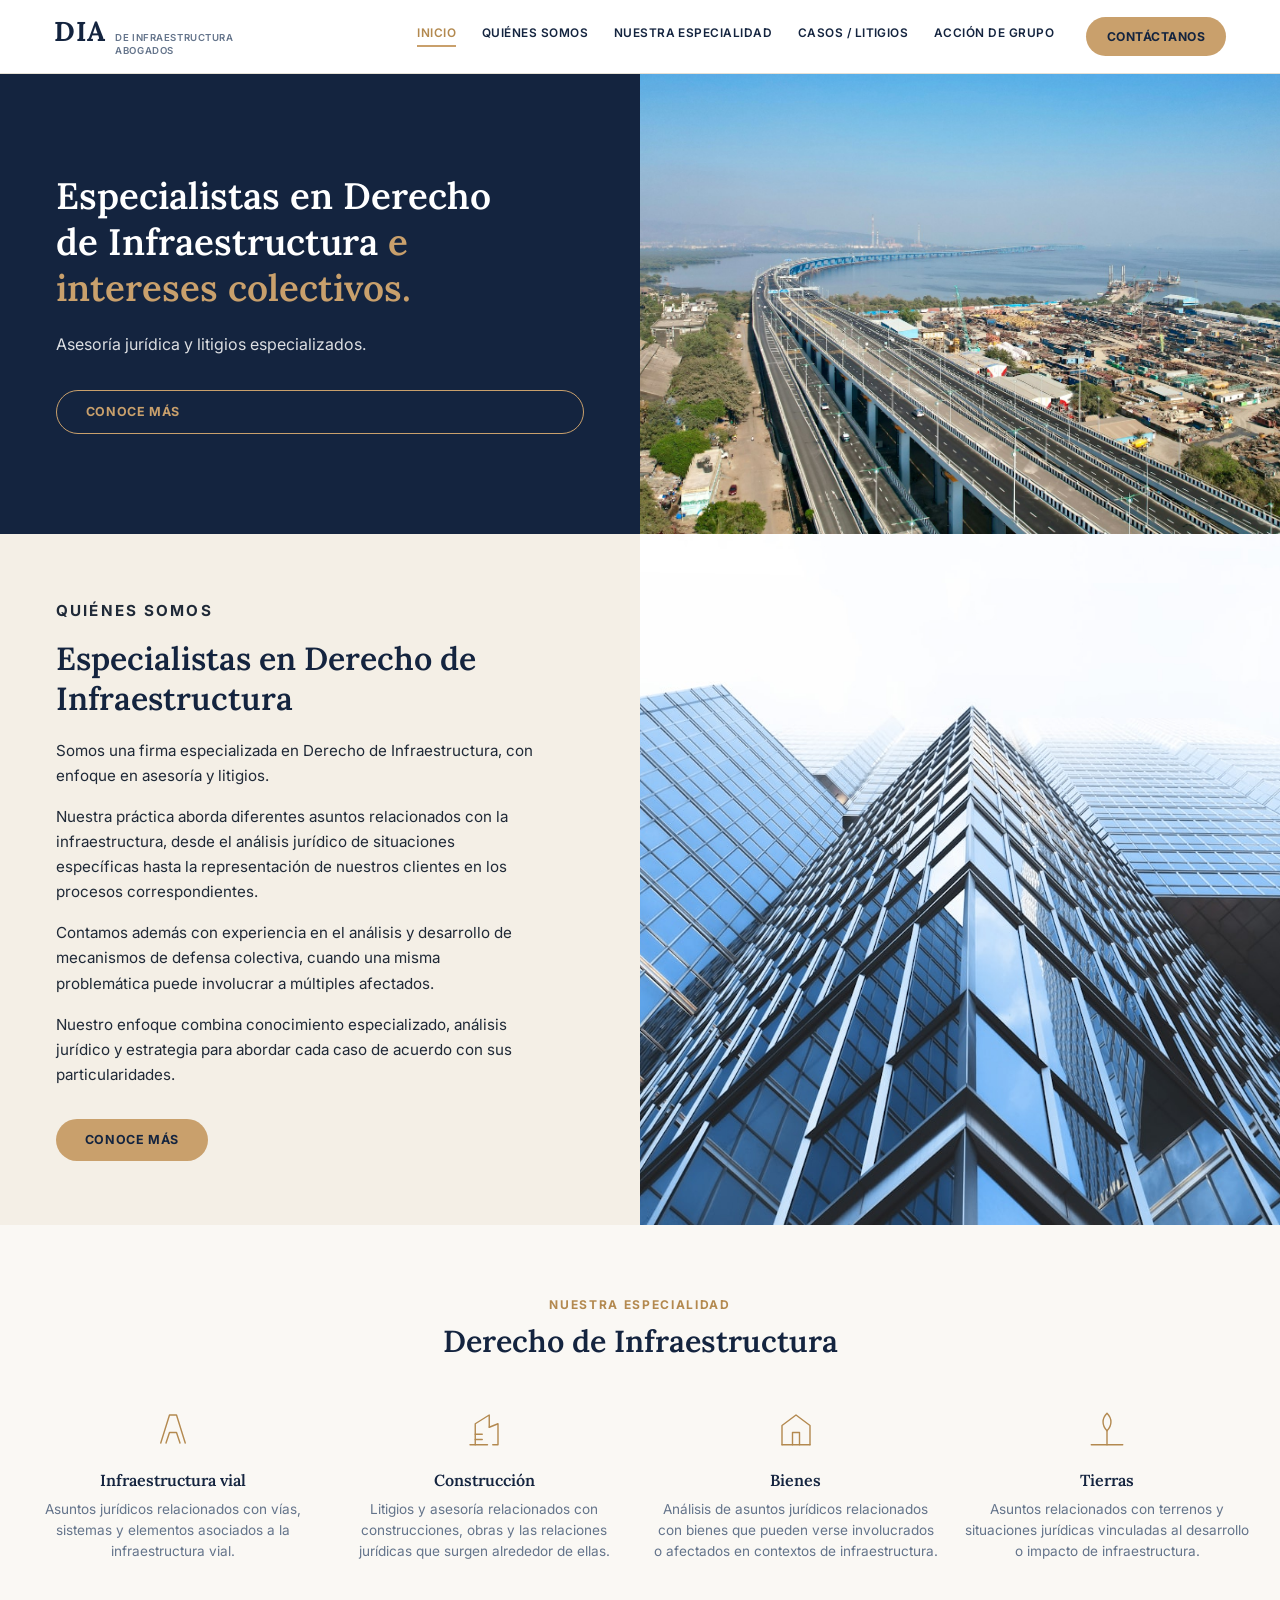
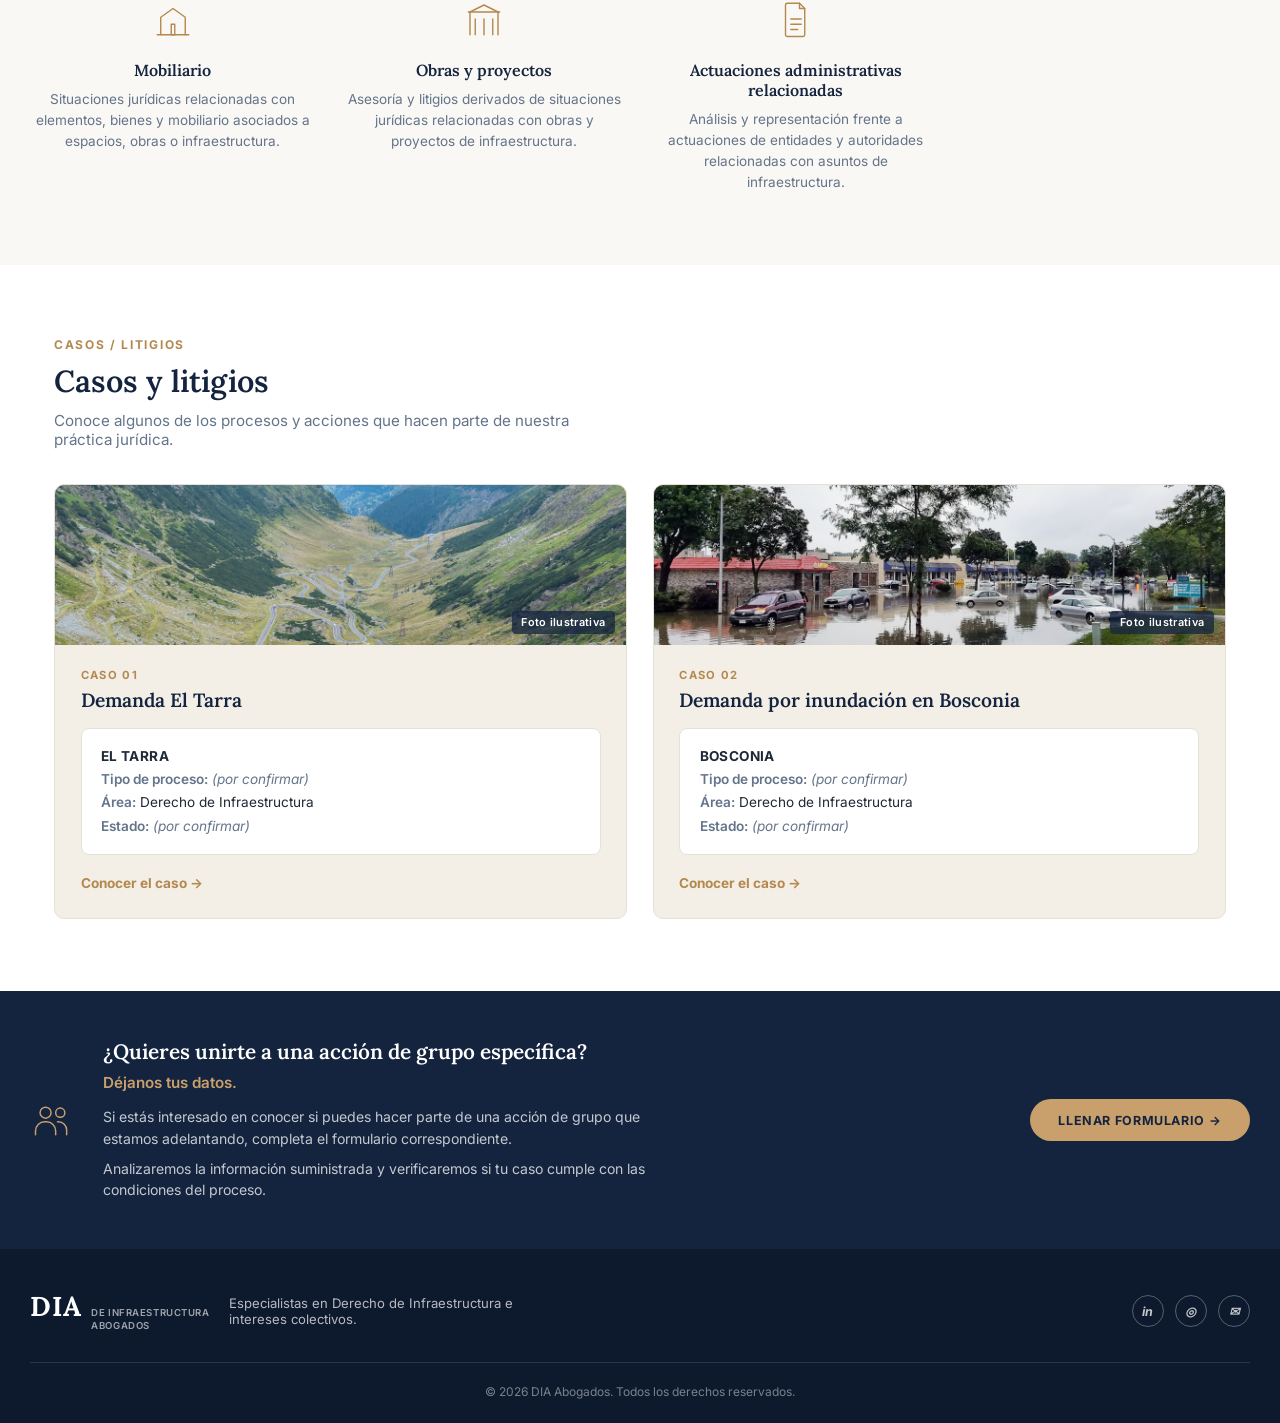
==== frontend/index.html @ edffba23 "Agregar fotos ilustrativas a las fichas de casos (El Tarra / Bosconia) Fotos genéricas de Unsplash (" ====
<!doctype html>
<html lang="es">
<head>
  <meta charset="utf-8" />
  <meta name="viewport" content="width=device-width, initial-scale=1" />
  <title>DIA de Infraestructura Abogados — Derecho de Infraestructura e intereses colectivos</title>
  <link rel="preconnect" href="https://fonts.googleapis.com" />
  <link rel="preconnect" href="https://fonts.gstatic.com" crossorigin />
  <link href="https://fonts.googleapis.com/css2?family=Lora:wght@500;600;700&family=Inter:wght@400;500;600;700&display=swap" rel="stylesheet" />
  <link rel="stylesheet" href="home.css" />
</head>
<body>
  <header class="dia-nav">
    <div class="dia-nav-inner">
      <a href="index.html" class="dia-logo">
        <span class="dia-logo-dia">DIA</span>
        <span class="dia-logo-sub">DE INFRAESTRUCTURA<br />ABOGADOS</span>
      </a>
      <nav class="dia-nav-links" id="dia-nav-links">
        <a href="#inicio">INICIO</a>
        <a href="#quienes-somos">QUIÉNES SOMOS</a>
        <a href="#especialidad">NUESTRA ESPECIALIDAD</a>
        <a href="#casos">CASOS / LITIGIOS</a>
        <a href="#accion-grupo">ACCIÓN DE GRUPO</a>
      </nav>
      <!-- Abre el panel de contacto por temas (ver #panel-hablemos más abajo)
           en vez de navegar a otra página. -->
      <button type="button" id="btn-hablemos" class="btn-hablemos">CONTÁCTANOS</button>
      <button type="button" class="dia-nav-toggle" id="dia-nav-toggle" aria-label="Abrir menú">☰</button>
    </div>
  </header>

  <section class="dia-hero" id="inicio">
    <div class="dia-hero-texto-col">
      <h1>Especialistas en Derecho de Infraestructura <span class="dia-acento-texto">e intereses colectivos.</span></h1>
      <p class="dia-hero-texto">
        Asesoría jurídica y litigios especializados.
      </p>
      <a href="#quienes-somos" class="btn-outline-acento">CONOCE MÁS</a>
    </div>
    <div class="dia-hero-img-col">
      <img src="assets/imagenes/hero-infraestructura-vial.jpg" alt="Autopista elevada, infraestructura vial" />
    </div>
  </section>

  <section class="dia-quienes-somos" id="quienes-somos">
    <div class="dia-quienes-somos-texto">
      <p class="dia-eyebrow">QUIÉNES SOMOS</p>
      <h2>Especialistas en Derecho de Infraestructura</h2>
      <p>Somos una firma especializada en Derecho de Infraestructura, con enfoque en asesoría y litigios.</p>
      <p>Nuestra práctica aborda diferentes asuntos relacionados con la infraestructura, desde el análisis jurídico de situaciones específicas hasta la representación de nuestros clientes en los procesos correspondientes.</p>
      <p>Contamos además con experiencia en el análisis y desarrollo de mecanismos de defensa colectiva, cuando una misma problemática puede involucrar a múltiples afectados.</p>
      <p>Nuestro enfoque combina conocimiento especializado, análisis jurídico y estrategia para abordar cada caso de acuerdo con sus particularidades.</p>
      <a href="#especialidad" class="btn-relleno-acento">CONOCE MÁS</a>
    </div>
    <div class="dia-quienes-somos-img">
      <img src="assets/imagenes/edificios-vidrio.jpg" alt="Edificios de vidrio modernos" />
    </div>
  </section>

  <section class="dia-especialidad" id="especialidad">
    <p class="dia-eyebrow dia-centrado">NUESTRA ESPECIALIDAD</p>
    <h2 class="dia-centrado">Derecho de Infraestructura</h2>

    <div class="dia-especialidad-grid">
      <div class="dia-especialidad-item">
        <svg viewBox="0 0 48 48" class="dia-icono-acento"><path d="M10 40L20 8h8l10 32" /><path d="M16 40l4-12h8l4 12" /></svg>
        <h3>Infraestructura vial</h3>
        <p>Asuntos jurídicos relacionados con vías, sistemas y elementos asociados a la infraestructura vial.</p>
      </div>
      <div class="dia-especialidad-item">
        <svg viewBox="0 0 48 48" class="dia-icono-acento"><path d="M8 42h20" /><path d="M14 42V18l16-10v14" /><path d="M30 22l10-4v24h-6" /><path d="M14 30h8M14 36h8" /></svg>
        <h3>Construcción</h3>
        <p>Litigios y asesoría relacionados con construcciones, obras y las relaciones jurídicas que surgen alrededor de ellas.</p>
      </div>
      <div class="dia-especialidad-item">
        <svg viewBox="0 0 48 48" class="dia-icono-acento"><path d="M8 42V20l16-12 16 12v22" /><path d="M8 42h32" /><path d="M20 42V28h8v14" /></svg>
        <h3>Bienes</h3>
        <p>Análisis de asuntos jurídicos relacionados con bienes que pueden verse involucrados o afectados en contextos de infraestructura.</p>
      </div>
      <div class="dia-especialidad-item">
        <svg viewBox="0 0 48 48" class="dia-icono-acento"><path d="M24 6c-6 6-6 14 0 20 6-6 6-14 0-20z" /><path d="M24 26v16" /><path d="M6 42h36" /></svg>
        <h3>Tierras</h3>
        <p>Asuntos relacionados con terrenos y situaciones jurídicas vinculadas al desarrollo o impacto de infraestructura.</p>
      </div>
      <div class="dia-especialidad-item">
        <svg viewBox="0 0 48 48" class="dia-icono-acento"><path d="M10 42V22l14-10 14 10v20" /><path d="M22 30h4v12h-4z" /><path d="M6 42h36" /></svg>
        <h3>Mobiliario</h3>
        <p>Situaciones jurídicas relacionadas con elementos, bienes y mobiliario asociados a espacios, obras o infraestructura.</p>
      </div>
      <div class="dia-especialidad-item">
        <svg viewBox="0 0 48 48" class="dia-icono-acento"><path d="M8 42V16l16-8 16 8v26" /><path d="M14 42V24M24 42V24M34 42V24" /><path d="M6 16h36" /></svg>
        <h3>Obras y proyectos</h3>
        <p>Asesoría y litigios derivados de situaciones jurídicas relacionadas con obras y proyectos de infraestructura.</p>
      </div>
      <div class="dia-especialidad-item">
        <svg viewBox="0 0 48 48" class="dia-icono-acento"><path d="M14 6h14l6 6v30a2 2 0 01-2 2H14a2 2 0 01-2-2V8a2 2 0 012-2z" /><path d="M28 6v6h6" /><path d="M18 24h12M18 30h12M18 36h8" /></svg>
        <h3>Actuaciones administrativas relacionadas</h3>
        <p>Análisis y representación frente a actuaciones de entidades y autoridades relacionadas con asuntos de infraestructura.</p>
      </div>
    </div>
  </section>

  <section class="dia-casos" id="casos">
    <p class="dia-eyebrow">CASOS / LITIGIOS</p>
    <h2>Casos y litigios</h2>
    <p class="dia-casos-intro">Conoce algunos de los procesos y acciones que hacen parte de nuestra práctica jurídica.</p>
    <div class="dia-casos-grid">
      <article class="dia-caso-card">
        <div class="dia-caso-img" style="background-image: url('assets/imagenes/caso-via-rural-montana.jpg')" role="img" aria-label="Vía rural de montaña (foto ilustrativa)">
          <span class="dia-caso-img-nota">Foto ilustrativa</span>
        </div>
        <div class="dia-caso-texto">
          <p class="dia-caso-numero">CASO 01</p>
          <h3>Demanda El Tarra</h3>
          <div class="dia-caso-ficha">
            <p class="dia-caso-lugar">EL TARRA</p>
            <p><strong>Tipo de proceso:</strong> <span class="pendiente">(por confirmar)</span></p>
            <p><strong>Área:</strong> Derecho de Infraestructura</p>
            <p><strong>Estado:</strong> <span class="pendiente">(por confirmar)</span></p>
          </div>
          <a href="#" class="dia-caso-link">Conocer el caso →</a>
        </div>
      </article>
      <article class="dia-caso-card">
        <div class="dia-caso-img" style="background-image: url('assets/imagenes/caso-calle-inundada.jpg')" role="img" aria-label="Calle inundada (foto ilustrativa)">
          <span class="dia-caso-img-nota">Foto ilustrativa</span>
        </div>
        <div class="dia-caso-texto">
          <p class="dia-caso-numero">CASO 02</p>
          <h3>Demanda por inundación en Bosconia</h3>
          <div class="dia-caso-ficha">
            <p class="dia-caso-lugar">BOSCONIA</p>
            <p><strong>Tipo de proceso:</strong> <span class="pendiente">(por confirmar)</span></p>
            <p><strong>Área:</strong> Derecho de Infraestructura</p>
            <p><strong>Estado:</strong> <span class="pendiente">(por confirmar)</span></p>
          </div>
          <a href="#" class="dia-caso-link">Conocer el caso →</a>
        </div>
      </article>
    </div>
  </section>

  <section class="dia-cta-grupo" id="accion-grupo">
    <div class="dia-cta-grupo-inner">
      <svg viewBox="0 0 48 48" class="dia-icono-cta"><circle cx="17" cy="16" r="6" /><circle cx="33" cy="16" r="5" /><path d="M6 40v-4a10 10 0 0110-10h2a10 10 0 0110 10v4" /><path d="M30 26h1a9 9 0 019 9v5" /></svg>
      <div class="dia-cta-grupo-texto">
        <h3>¿Quieres unirte a una acción de grupo específica?</h3>
        <p class="dia-cta-grupo-subtitulo">Déjanos tus datos.</p>
        <p>Si estás interesado en conocer si puedes hacer parte de una acción de grupo que estamos adelantando, completa el formulario correspondiente.</p>
        <p>Analizaremos la información suministrada y verificaremos si tu caso cumple con las condiciones del proceso.</p>
      </div>
      <a href="firma.html" class="btn-relleno-acento dia-cta-grupo-btn">LLENAR FORMULARIO →</a>
    </div>
  </section>

  <footer class="dia-footer" id="contacto">
    <div class="dia-footer-inner">
      <div class="dia-footer-brand">
        <a href="index.html" class="dia-logo dia-logo-footer">
          <span class="dia-logo-dia">DIA</span>
          <span class="dia-logo-sub">DE INFRAESTRUCTURA<br />ABOGADOS</span>
        </a>
        <p>Especialistas en Derecho de Infraestructura e intereses colectivos.</p>
      </div>
      <div class="dia-footer-social">
        <a href="#" class="pendiente" title="LinkedIn (pendiente)">in</a>
        <a href="#" class="pendiente" title="Instagram (pendiente)">◎</a>
        <a href="#" class="pendiente" title="Correo (pendiente)">✉</a>
      </div>
    </div>
    <p class="dia-copyright">© 2026 DIA Abogados. Todos los derechos reservados.</p>
  </footer>

  <!-- Panel "HABLEMOS": notificación tipo chat con un menú de temas. Según
       lo que la persona necesite, muestra el contacto que le puede
       ayudar. Los contactos por tema están (pendiente) hasta que se
       definan los reales — ver CONTACTOS_POR_TEMA en home.js. -->
  <div id="panel-hablemos" class="panel-hablemos" role="dialog" aria-label="Contacto">
    <div class="panel-hablemos-header">
      <span>💬 ¿En qué te podemos ayudar?</span>
      <button type="button" id="cerrar-hablemos" aria-label="Cerrar">✕</button>
    </div>
    <div class="panel-hablemos-body" id="panel-hablemos-body"></div>
  </div>

  <script src="home.js"></script>
</body>
</html>
---- frontend/home.css ----
:root {
  --dia-navy: #14243f;
  --dia-navy-2: #0d1a2e;
  --dia-tan: #c9a06c;
  --dia-tan-oscuro: #b3894f;
  --dia-tan-claro: #e8d9c2;
  --dia-texto: #1f2937;
  --dia-gris: #64748b;
  --dia-crema: #f4efe6;
  --dia-borde: #e6e1d6;
  --dia-acento-sombra: rgba(201, 160, 108, 0.5);
  --dia-fuente-titulo: "Lora", Georgia, "Times New Roman", serif;
  --dia-fuente-texto: "Inter", -apple-system, BlinkMacSystemFont, "Segoe UI", Roboto, Arial, sans-serif;
}

* { box-sizing: border-box; }

body {
  margin: 0;
  font-family: var(--dia-fuente-texto);
  color: var(--dia-texto);
  background: white;
}

h1, h2, h3 { font-family: var(--dia-fuente-titulo); font-weight: 600; line-height: 1.25; margin: 0; }

.dia-centrado { text-align: center; }
.pendiente { color: var(--dia-gris); font-style: italic; }

.dia-eyebrow {
  font-size: 0.75rem;
  font-weight: 700;
  letter-spacing: 0.14em;
  color: var(--dia-tan-oscuro);
  margin: 0 0 0.6rem;
}

/* --- Logo (marca tipográfica: "DIA" + subtítulo apilado) --- */
.dia-logo { display: flex; align-items: baseline; gap: 0.6rem; text-decoration: none; color: var(--dia-navy); }
.dia-logo-dia { font-family: var(--dia-fuente-titulo); font-size: 1.7rem; font-weight: 700; letter-spacing: 0.02em; }
.dia-logo-sub { font-size: 0.6rem; font-weight: 600; letter-spacing: 0.06em; line-height: 1.35; color: var(--dia-gris); }

/* --- Navegación --- */
.dia-nav { background: white; border-bottom: 1px solid var(--dia-borde); position: sticky; top: 0; z-index: 10; }
.dia-nav-inner {
  max-width: 1220px;
  margin: 0 auto;
  padding: 0.9rem 1.5rem;
  display: flex;
  align-items: center;
  gap: 2rem;
}
.dia-nav-links { display: flex; gap: 1.6rem; margin-left: auto; }
.dia-nav-links a {
  color: var(--dia-navy);
  text-decoration: none;
  font-size: 0.74rem;
  font-weight: 600;
  letter-spacing: 0.04em;
  padding-bottom: 0.3rem;
  border-bottom: 2px solid transparent;
  white-space: nowrap;
}
.dia-nav-links a:hover, .dia-nav-links a.activo { border-color: var(--dia-tan); color: var(--dia-tan-oscuro); }
.btn-hablemos {
  background: var(--dia-tan);
  color: var(--dia-navy);
  text-decoration: none;
  font-family: inherit;
  font-size: 0.76rem;
  font-weight: 700;
  letter-spacing: 0.04em;
  padding: 0.75rem 1.3rem;
  border: none;
  border-radius: 50px;
  cursor: pointer;
  white-space: nowrap;
}
.btn-hablemos:hover { background: var(--dia-tan-oscuro); }
.dia-nav-toggle { display: none; background: none; border: none; font-size: 1.4rem; cursor: pointer; color: var(--dia-navy); }

/* --- Botones reutilizables --- */
.btn-outline-acento {
  display: inline-block;
  border: 1px solid var(--dia-tan);
  color: var(--dia-tan);
  text-decoration: none;
  font-size: 0.78rem;
  font-weight: 700;
  letter-spacing: 0.05em;
  padding: 0.85rem 1.8rem;
  border-radius: 50px;
}
.btn-outline-acento:hover { background: rgba(201, 160, 108, 0.12); }

.btn-relleno-acento {
  display: inline-block;
  background: var(--dia-tan);
  color: var(--dia-navy);
  text-decoration: none;
  font-size: 0.78rem;
  font-weight: 700;
  letter-spacing: 0.05em;
  padding: 0.85rem 1.8rem;
  border-radius: 50px;
  border: none;
  cursor: pointer;
}
.btn-relleno-acento:hover { background: var(--dia-tan-oscuro); }

/* --- Hero --- */
.dia-hero {
  display: flex;
  min-height: 460px;
  background: var(--dia-navy);
  color: white;
}
.dia-hero-texto-col {
  flex: 1 1 50%;
  display: flex;
  flex-direction: column;
  justify-content: center;
  padding: 4rem 3.5rem;
}
.dia-hero-texto-col h1 {
  font-size: 2.3rem;
  color: white;
  margin-bottom: 1.3rem;
  max-width: 480px;
}
.dia-acento-texto { color: var(--dia-tan); }
.dia-hero-texto { font-family: var(--dia-fuente-texto); font-size: 1rem; line-height: 1.6; opacity: 0.85; margin: 0 0 2rem; max-width: 420px; }
.dia-hero-img-col { flex: 1 1 50%; overflow: hidden; }
.dia-hero-img-col img { width: 100%; height: 100%; object-fit: cover; display: block; min-height: 460px; }

/* --- ¿Quiénes somos? --- */
.dia-quienes-somos {
  display: flex;
  background: var(--dia-crema);
}
.dia-quienes-somos-texto {
  flex: 1 1 50%;
  padding: 4rem 3.5rem;
}
.dia-quienes-somos-texto h2 { font-size: 2rem; color: var(--dia-navy); margin-bottom: 1.2rem; }
.dia-quienes-somos-texto p { font-family: var(--dia-fuente-texto); font-size: 0.95rem; line-height: 1.65; color: var(--dia-texto); max-width: 480px; margin: 0 0 1rem; }
.dia-quienes-somos-texto .btn-relleno-acento { margin-top: 1rem; }
.dia-quienes-somos-img { flex: 1 1 50%; min-height: 420px; overflow: hidden; }
.dia-quienes-somos-img img { width: 100%; height: 100%; object-fit: cover; display: block; }

/* --- Nuestra Especialidad --- */
.dia-especialidad { background: #faf8f4; padding: 4.5rem 1.5rem; }
.dia-especialidad h2 { font-size: 1.9rem; color: var(--dia-navy); margin-bottom: 3rem; }
.dia-especialidad-grid {
  max-width: 1220px;
  margin: 0 auto;
  display: grid;
  grid-template-columns: repeat(4, 1fr);
  gap: 2.2rem 1.6rem;
}
.dia-especialidad-item { text-align: center; }
.dia-icono-acento { width: 42px; height: 42px; stroke: var(--dia-tan-oscuro); stroke-width: 1.6; fill: none; stroke-linecap: round; stroke-linejoin: round; margin-bottom: 1rem; }
.dia-especialidad-item h3 { font-size: 1rem; margin-bottom: 0.6rem; color: var(--dia-navy); }
.dia-especialidad-item p { font-family: var(--dia-fuente-texto); font-size: 0.85rem; color: var(--dia-gris); line-height: 1.55; margin: 0; }

/* --- Casos / Litigios --- */
.dia-casos { background: white; padding: 4.5rem 1.5rem; max-width: 1220px; margin: 0 auto; }
.dia-casos h2 { font-size: 1.9rem; color: var(--dia-navy); margin-bottom: 0.7rem; }
.dia-casos-intro { font-family: var(--dia-fuente-texto); font-size: 0.95rem; color: var(--dia-gris); margin: 0 0 2.2rem; max-width: 560px; }
.dia-casos-grid {
  display: grid;
  grid-template-columns: repeat(2, 1fr);
  gap: 1.6rem;
}
.dia-caso-card {
  display: flex;
  flex-direction: column;
  border: 1px solid var(--dia-borde);
  border-radius: 10px;
  overflow: hidden;
  background: var(--dia-crema);
}
.dia-caso-img { position: relative; min-height: 160px; background-size: cover; background-position: center; }
.dia-caso-img-nota {
  position: absolute;
  right: 0.7rem;
  bottom: 0.7rem;
  background: rgba(20, 36, 63, 0.75);
  color: white;
  font-family: var(--dia-fuente-texto);
  font-size: 0.68rem;
  font-weight: 600;
  letter-spacing: 0.03em;
  padding: 0.3rem 0.6rem;
  border-radius: 4px;
}
.dia-caso-texto { padding: 1.4rem 1.6rem 1.6rem; }
.dia-caso-numero { font-family: var(--dia-fuente-texto); font-size: 0.7rem; font-weight: 700; letter-spacing: 0.12em; color: var(--dia-tan-oscuro); margin: 0 0 0.4rem; }
.dia-caso-texto h3 { font-size: 1.2rem; color: var(--dia-navy); margin-bottom: 1rem; }
.dia-caso-ficha {
  background: white;
  border: 1px solid var(--dia-borde);
  border-radius: 8px;
  padding: 1rem 1.2rem;
  margin-bottom: 1.1rem;
}
.dia-caso-lugar { font-family: var(--dia-fuente-titulo); font-size: 1.1rem; font-weight: 700; color: var(--dia-navy); margin: 0 0 0.7rem; letter-spacing: 0.03em; }
.dia-caso-ficha p { font-family: var(--dia-fuente-texto); font-size: 0.85rem; color: var(--dia-texto); line-height: 1.7; margin: 0; }
.dia-caso-ficha strong { color: var(--dia-gris); font-weight: 600; }
.dia-caso-link { color: var(--dia-tan-oscuro); text-decoration: none; font-size: 0.85rem; font-weight: 700; }
.dia-caso-link:hover { text-decoration: underline; }

/* --- CTA acción de grupo --- */
.dia-cta-grupo { background: var(--dia-navy); padding: 3rem 1.5rem; }
.dia-cta-grupo-inner {
  max-width: 1220px;
  margin: 0 auto;
  display: flex;
  align-items: center;
  gap: 1.8rem;
}
.dia-icono-cta { flex: 0 0 auto; width: 44px; height: 44px; stroke: var(--dia-tan); stroke-width: 1.6; fill: none; stroke-linecap: round; stroke-linejoin: round; }
.dia-cta-grupo-texto { flex: 1 1 auto; }
.dia-cta-grupo-texto h3 { font-size: 1.3rem; color: white; margin-bottom: 0.4rem; }
.dia-cta-grupo-texto p.dia-cta-grupo-subtitulo { font-family: var(--dia-fuente-texto); font-size: 0.95rem; font-weight: 600; color: var(--dia-tan); margin: 0 0 0.7rem; }
.dia-cta-grupo-texto p { font-family: var(--dia-fuente-texto); font-size: 0.88rem; color: rgba(255,255,255,0.75); line-height: 1.55; margin: 0 0 0.5rem; max-width: 560px; }
.dia-cta-grupo-texto p:last-child { margin-bottom: 0; }
.dia-cta-grupo-btn { flex: 0 0 auto; white-space: nowrap; }

/* --- Footer --- */
.dia-footer { background: var(--dia-navy-2); color: rgba(255,255,255,0.75); padding: 2.5rem 1.5rem 1.5rem; }
.dia-footer-inner {
  max-width: 1220px;
  margin: 0 auto 1.8rem;
  display: flex;
  align-items: center;
  justify-content: space-between;
  gap: 1.5rem;
  flex-wrap: wrap;
}
.dia-footer-brand { display: flex; align-items: center; gap: 1.2rem; flex-wrap: wrap; }
.dia-logo-footer .dia-logo-dia, .dia-logo-footer .dia-logo-sub { color: white; }
.dia-logo-footer .dia-logo-sub { color: rgba(255,255,255,0.6); }
.dia-footer-brand p { font-family: var(--dia-fuente-texto); font-size: 0.82rem; margin: 0; max-width: 320px; color: rgba(255,255,255,0.7); }
.dia-footer-social { display: flex; gap: 0.7rem; }
.dia-footer-social a {
  width: 32px; height: 32px;
  border: 1px solid rgba(255,255,255,0.3);
  border-radius: 50%;
  display: flex; align-items: center; justify-content: center;
  font-size: 0.78rem; font-weight: 700;
  color: rgba(255,255,255,0.75);
  text-decoration: none;
}
.dia-footer-social a:hover { border-color: var(--dia-tan); color: var(--dia-tan); }
.dia-copyright {
  text-align: center;
  font-family: var(--dia-fuente-texto);
  font-size: 0.75rem;
  color: rgba(255,255,255,0.45);
  border-top: 1px solid rgba(255,255,255,0.12);
  padding-top: 1.3rem;
  margin: 0;
  max-width: 1220px;
  margin-left: auto;
  margin-right: auto;
}

/* --- Responsive --- */
@media (max-width: 980px) {
  .dia-especialidad-grid { grid-template-columns: repeat(2, 1fr); }
  .dia-cta-grupo-inner { flex-wrap: wrap; }
  .dia-cta-grupo-btn { width: 100%; text-align: center; }
}

@media (max-width: 860px) {
  .dia-hero { flex-direction: column; }
  .dia-hero-texto-col { padding: 3rem 1.5rem; }
  .dia-hero-img-col img { min-height: 220px; }
  .dia-quienes-somos { flex-direction: column-reverse; }
  .dia-quienes-somos-texto { padding: 3rem 1.5rem; }
  .dia-quienes-somos-img { min-height: 220px; }
  .dia-casos-grid { grid-template-columns: 1fr; }
  .dia-caso-card { flex-direction: column; }
  .dia-caso-img { min-height: 160px; }
}

@media (max-width: 640px) {
  .dia-nav-links { display: none; }
  .dia-nav-toggle { display: block; margin-left: auto; }
  .dia-nav-links.abierto {
    display: flex;
    flex-direction: column;
    position: absolute;
    top: 100%; left: 0; right: 0;
    background: white;
    padding: 1rem 1.5rem;
    border-bottom: 1px solid var(--dia-borde);
    gap: 0.9rem;
    margin-left: 0;
  }
  .dia-hero-texto-col h1 { font-size: 1.7rem; }
  .dia-especialidad-grid { grid-template-columns: 1fr 1fr; }
  .dia-footer-inner { flex-direction: column; align-items: flex-start; }
}

/* --- Panel "HABLEMOS": notificación tipo chat, abajo a la derecha --- */
.panel-hablemos {
  position: fixed;
  right: 1.2rem;
  bottom: 1.2rem;
  width: min(320px, calc(100vw - 2.4rem));
  background: white;
  border-radius: 12px;
  box-shadow: 0 12px 32px rgba(15, 31, 56, 0.25);
  overflow: hidden;
  z-index: 100;
  transform: translateY(16px) scale(0.97);
  opacity: 0;
  pointer-events: none;
  transition: transform 0.18s ease, opacity 0.18s ease;
}
.panel-hablemos.abierto {
  transform: translateY(0) scale(1);
  opacity: 1;
  pointer-events: auto;
}
.panel-hablemos-header {
  background: var(--dia-navy);
  color: white;
  padding: 0.9rem 1rem;
  display: flex;
  align-items: center;
  justify-content: space-between;
  font-weight: 700;
  font-size: 0.9rem;
  font-family: var(--dia-fuente-texto);
}
.panel-hablemos-header button {
  background: none;
  border: none;
  color: white;
  font-size: 1rem;
  cursor: pointer;
  line-height: 1;
  padding: 0.2rem;
}
.panel-hablemos-body { padding: 1rem; max-height: 60vh; overflow-y: auto; font-family: var(--dia-fuente-texto); }
.panel-hablemos-intro { font-size: 0.85rem; color: var(--dia-gris); margin: 0 0 0.8rem; }
.panel-hablemos-opcion {
  display: block;
  width: 100%;
  text-align: left;
  background: var(--dia-crema);
  border: 1px solid var(--dia-borde);
  border-radius: 8px;
  padding: 0.7rem 0.9rem;
  margin-bottom: 0.5rem;
  font: inherit;
  font-size: 0.85rem;
  color: var(--dia-texto);
  cursor: pointer;
}
.panel-hablemos-opcion:hover { border-color: var(--dia-tan); }
.panel-hablemos-volver {
  background: none;
  border: none;
  color: var(--dia-tan-oscuro);
  font-size: 0.8rem;
  font-weight: 700;
  cursor: pointer;
  padding: 0;
  margin-bottom: 0.8rem;
}
.panel-hablemos-contacto p { font-size: 0.85rem; margin: 0.4rem 0; }
.panel-hablemos-contacto strong { color: var(--dia-navy); }

@media (max-width: 420px) {
  .panel-hablemos { right: 0.7rem; bottom: 0.7rem; }
}
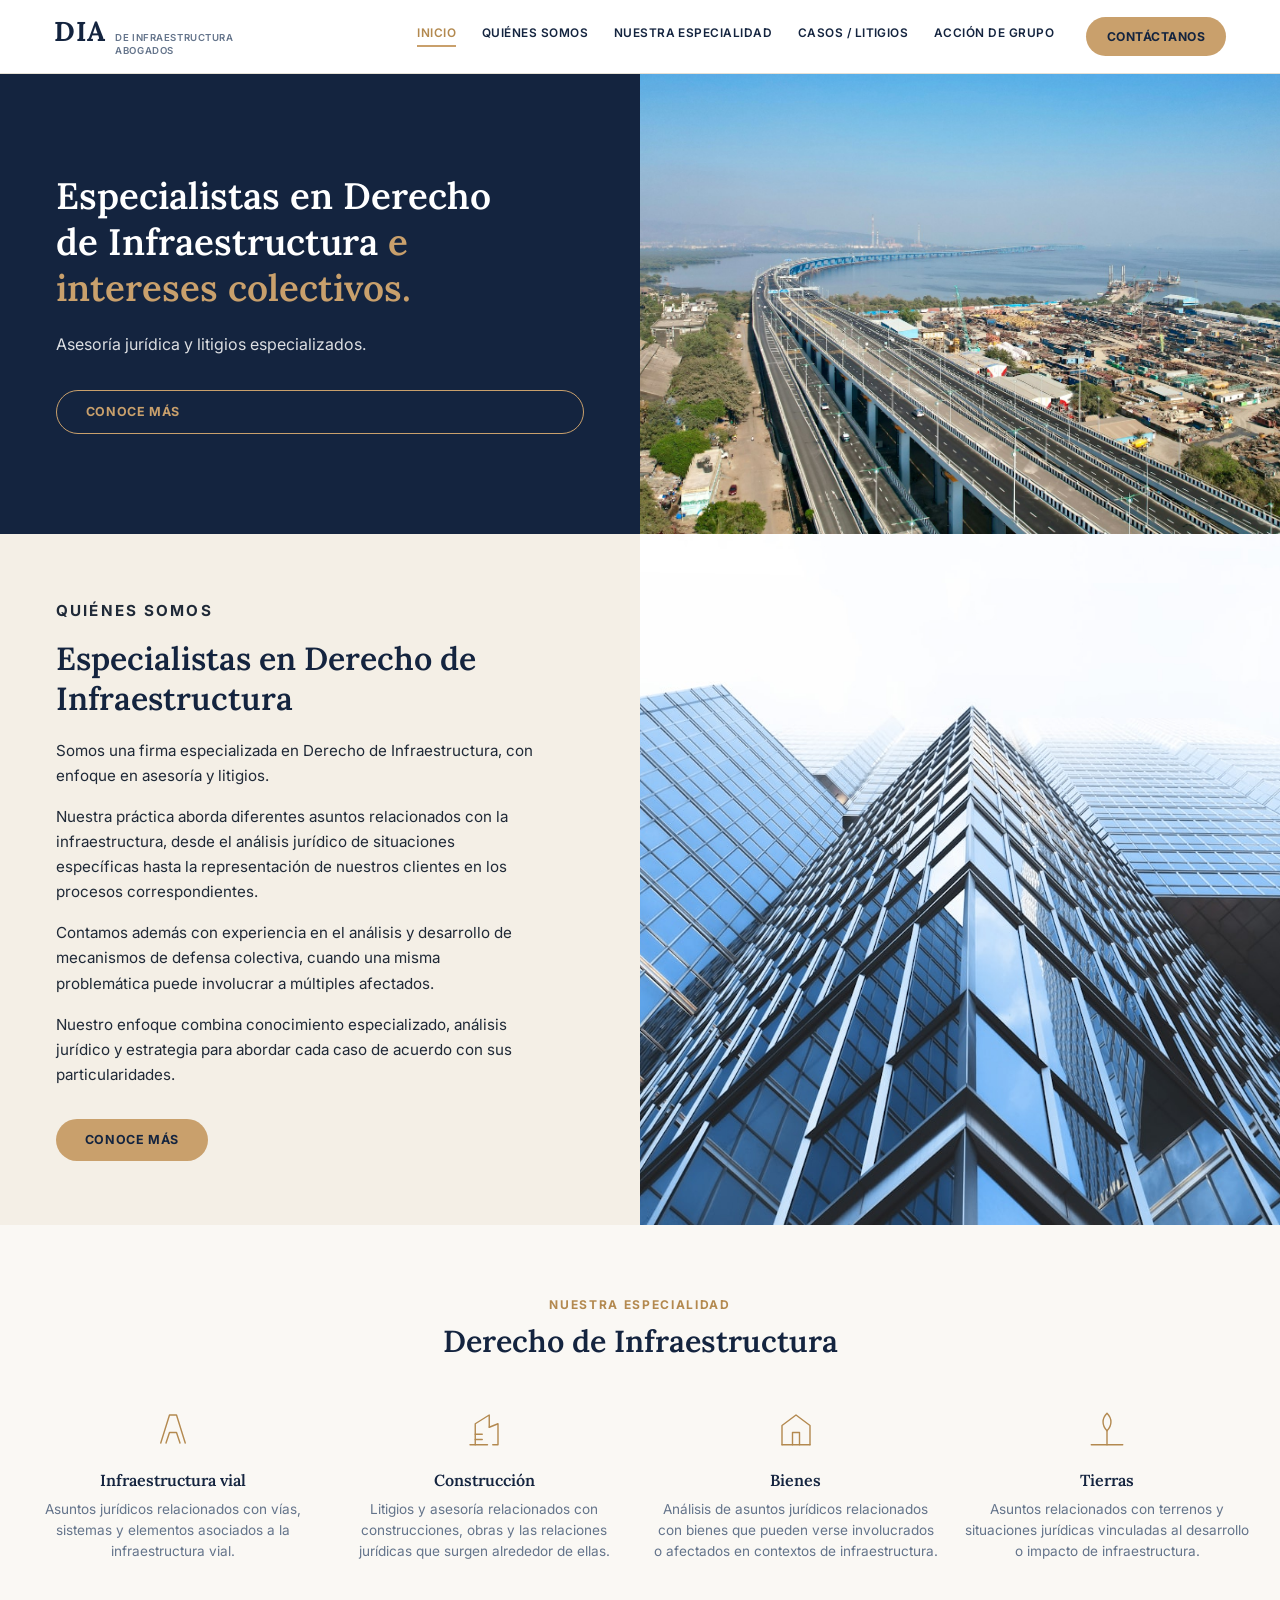
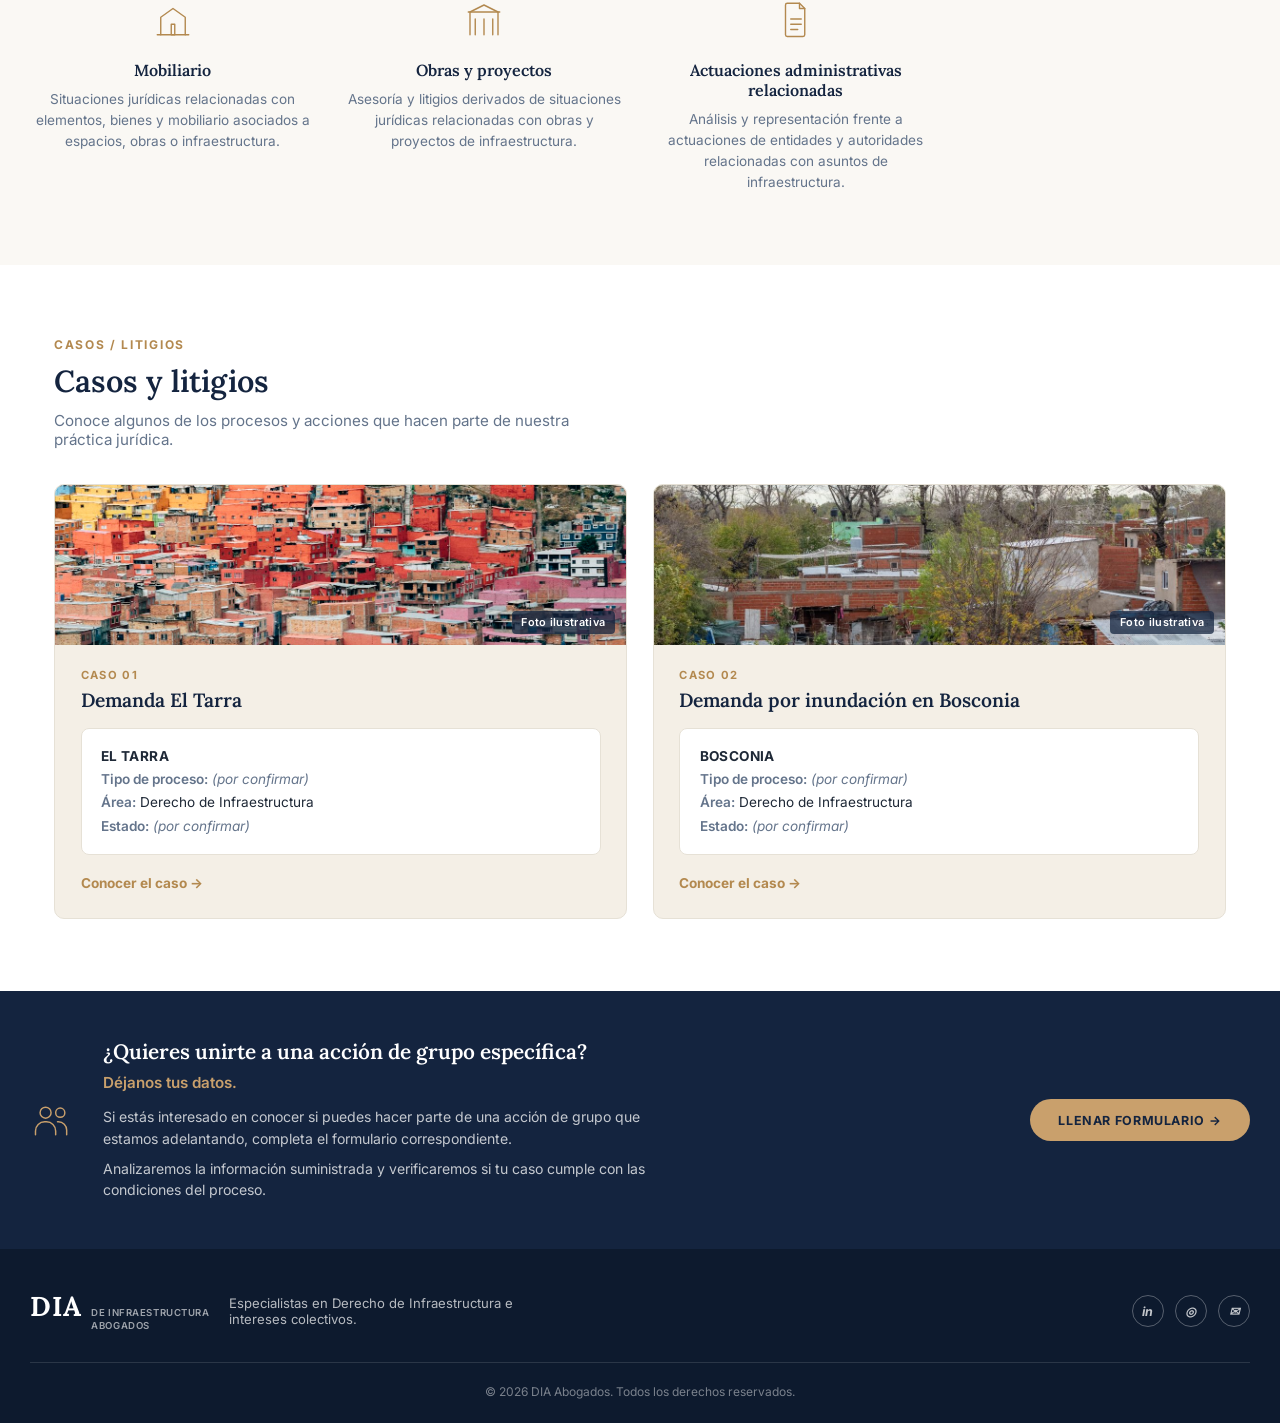
==== commit 123d369a: "Reemplazar fotos ilustrativas de casos por otras más cercanas al estilo - caso-pueblo-colombia.jpg: " ====
--- a/frontend/index.html
+++ b/frontend/index.html
@@ -107,7 +107,7 @@
     <p class="dia-casos-intro">Conoce algunos de los procesos y acciones que hacen parte de nuestra práctica jurídica.</p>
     <div class="dia-casos-grid">
       <article class="dia-caso-card">
-        <div class="dia-caso-img" style="background-image: url('assets/imagenes/caso-via-rural-montana.jpg')" role="img" aria-label="Vía rural de montaña (foto ilustrativa)">
+        <div class="dia-caso-img" style="background-image: url('assets/imagenes/caso-pueblo-colombia.jpg')" role="img" aria-label="Pueblo colombiano en ladera (foto ilustrativa)">
           <span class="dia-caso-img-nota">Foto ilustrativa</span>
         </div>
         <div class="dia-caso-texto">
@@ -123,7 +123,7 @@
         </div>
       </article>
       <article class="dia-caso-card">
-        <div class="dia-caso-img" style="background-image: url('assets/imagenes/caso-calle-inundada.jpg')" role="img" aria-label="Calle inundada (foto ilustrativa)">
+        <div class="dia-caso-img" style="background-image: url('assets/imagenes/caso-barrio-inundado.jpg')" role="img" aria-label="Barrio residencial inundado (foto ilustrativa)">
           <span class="dia-caso-img-nota">Foto ilustrativa</span>
         </div>
         <div class="dia-caso-texto">
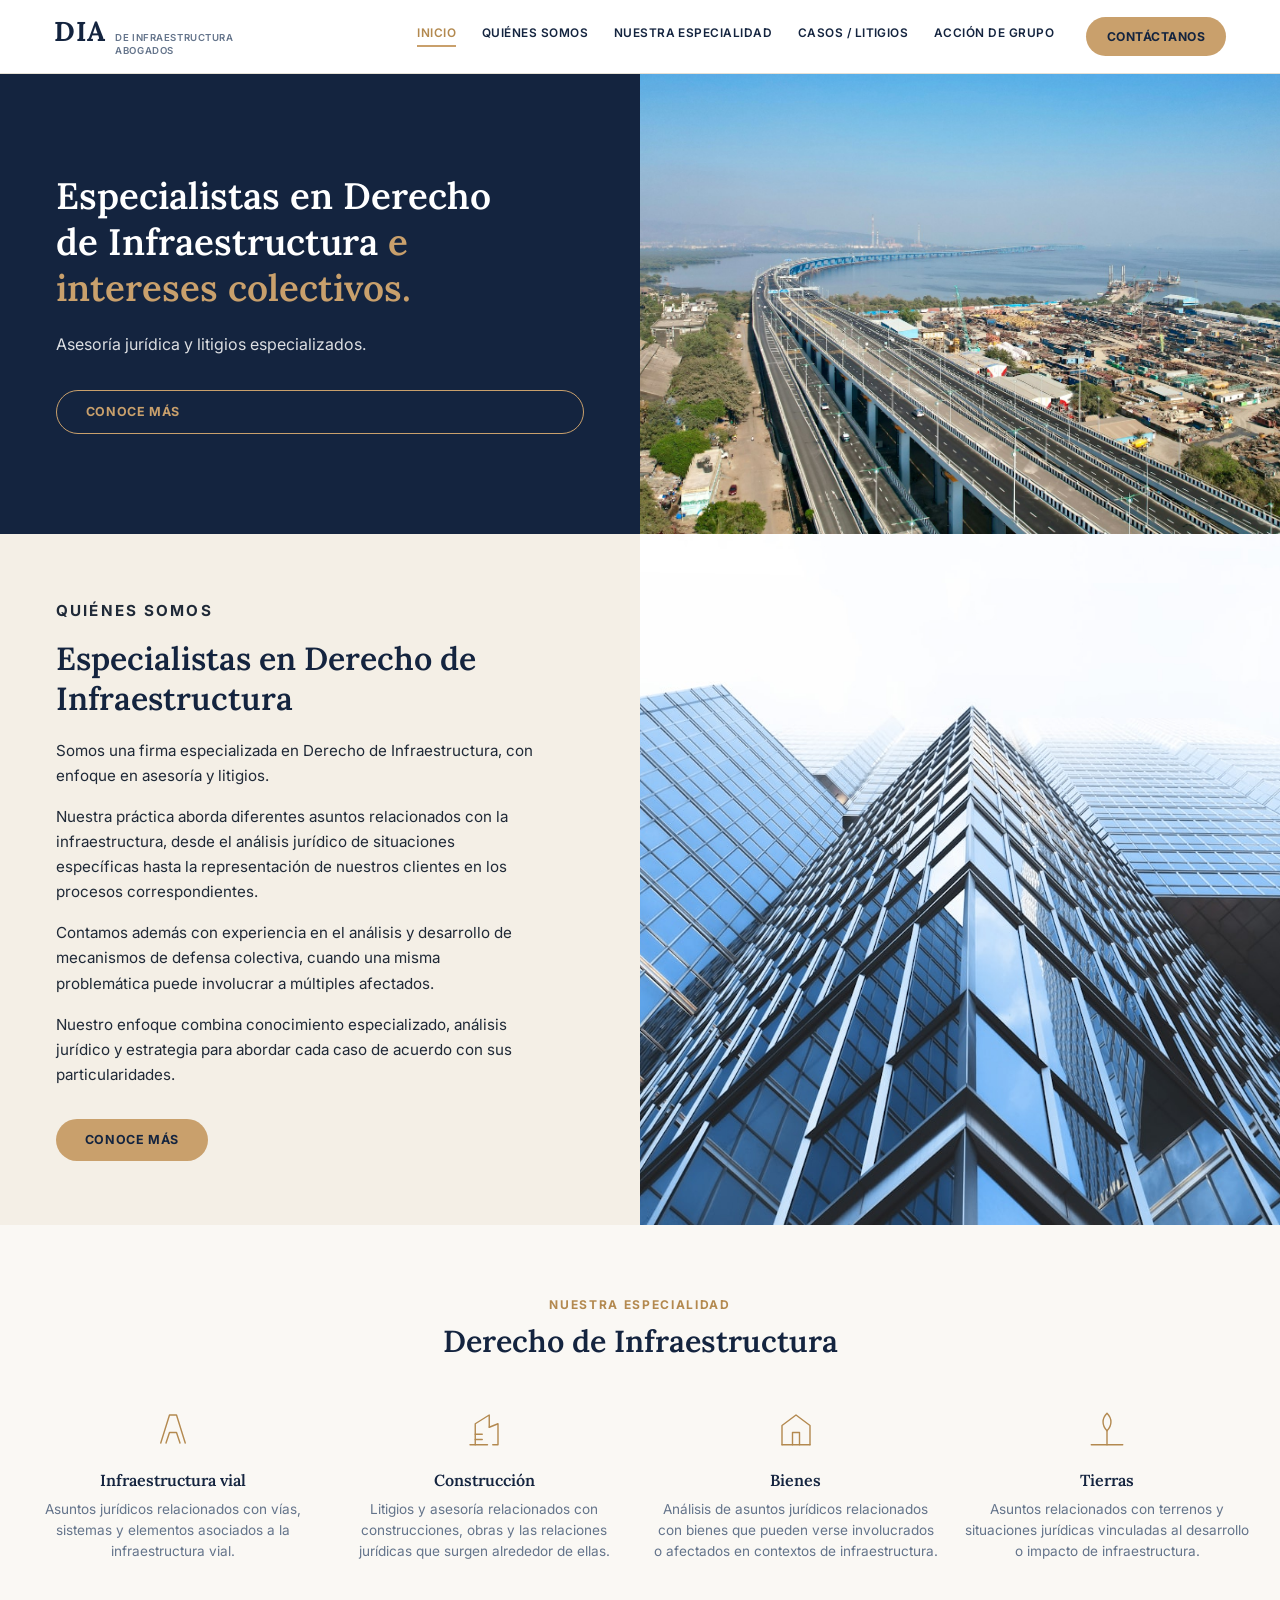
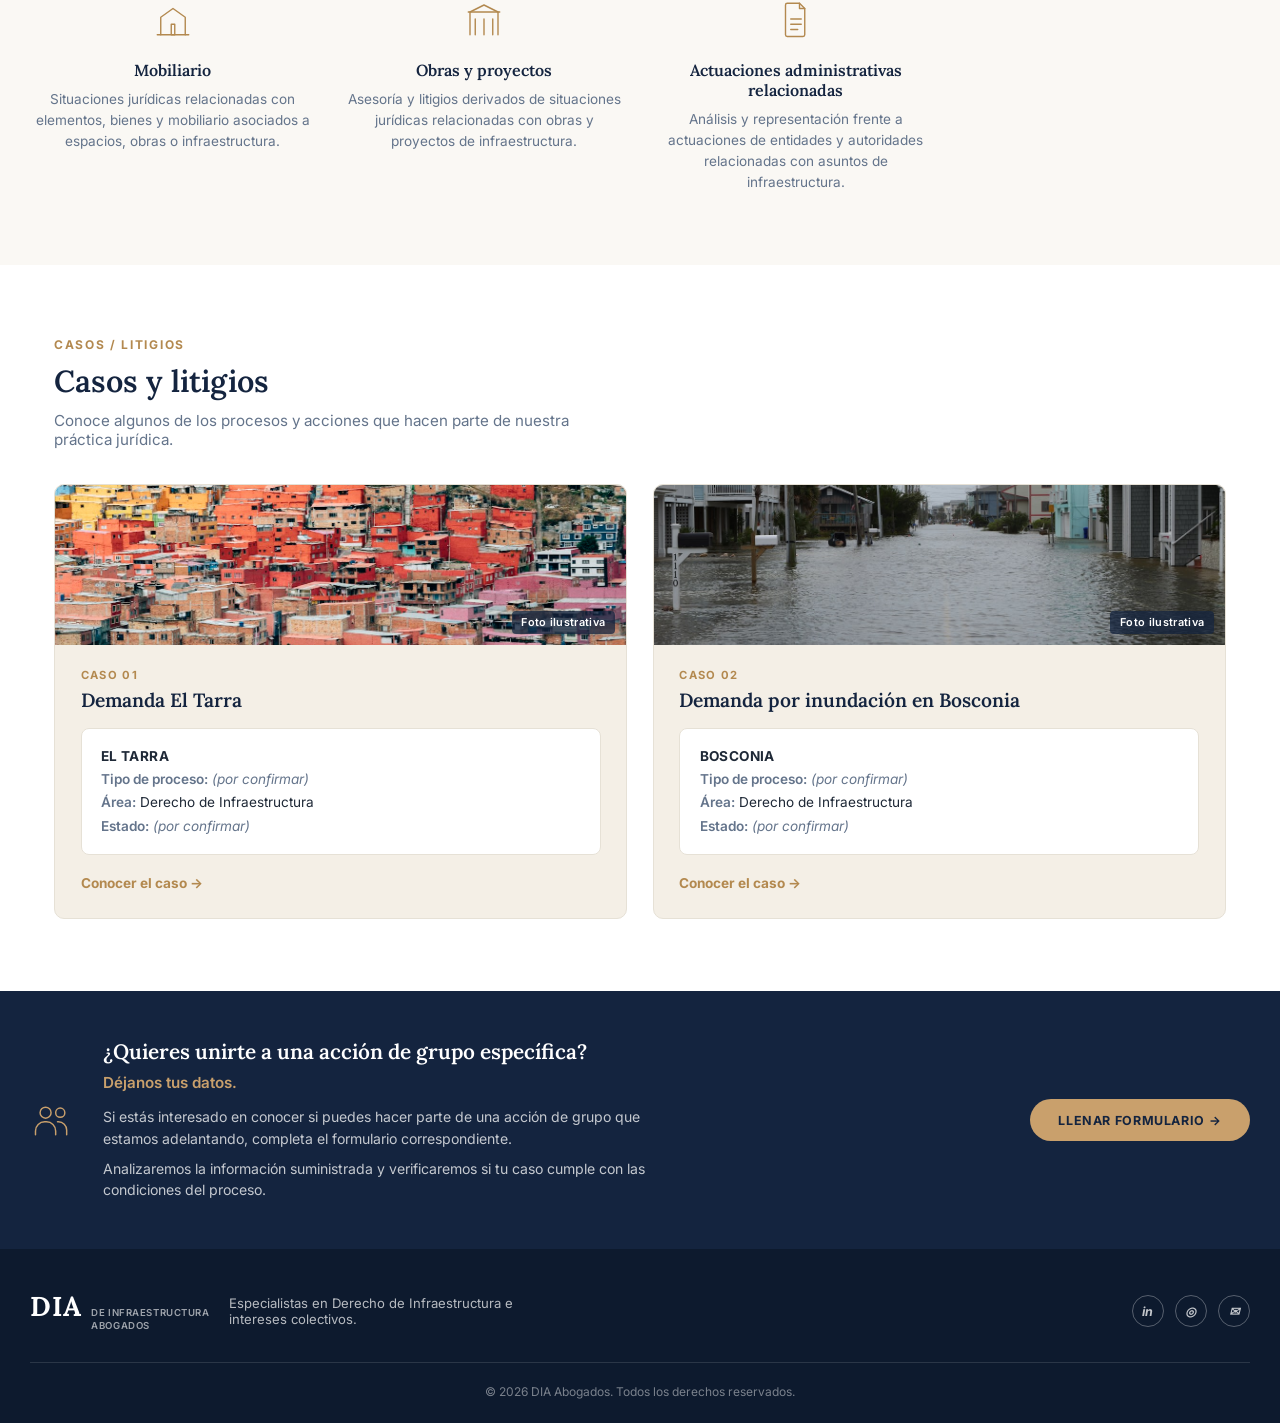
==== commit 8fc129e3: "Reemplazar foto del caso Bosconia por una con inundación más evidente caso-inundacion-clara.jpg: cal" ====
--- a/frontend/index.html
+++ b/frontend/index.html
@@ -123,7 +123,7 @@
         </div>
       </article>
       <article class="dia-caso-card">
-        <div class="dia-caso-img" style="background-image: url('assets/imagenes/caso-barrio-inundado.jpg')" role="img" aria-label="Barrio residencial inundado (foto ilustrativa)">
+        <div class="dia-caso-img" style="background-image: url('assets/imagenes/caso-inundacion-clara.jpg')" role="img" aria-label="Calle completamente inundada (foto ilustrativa)">
           <span class="dia-caso-img-nota">Foto ilustrativa</span>
         </div>
         <div class="dia-caso-texto">
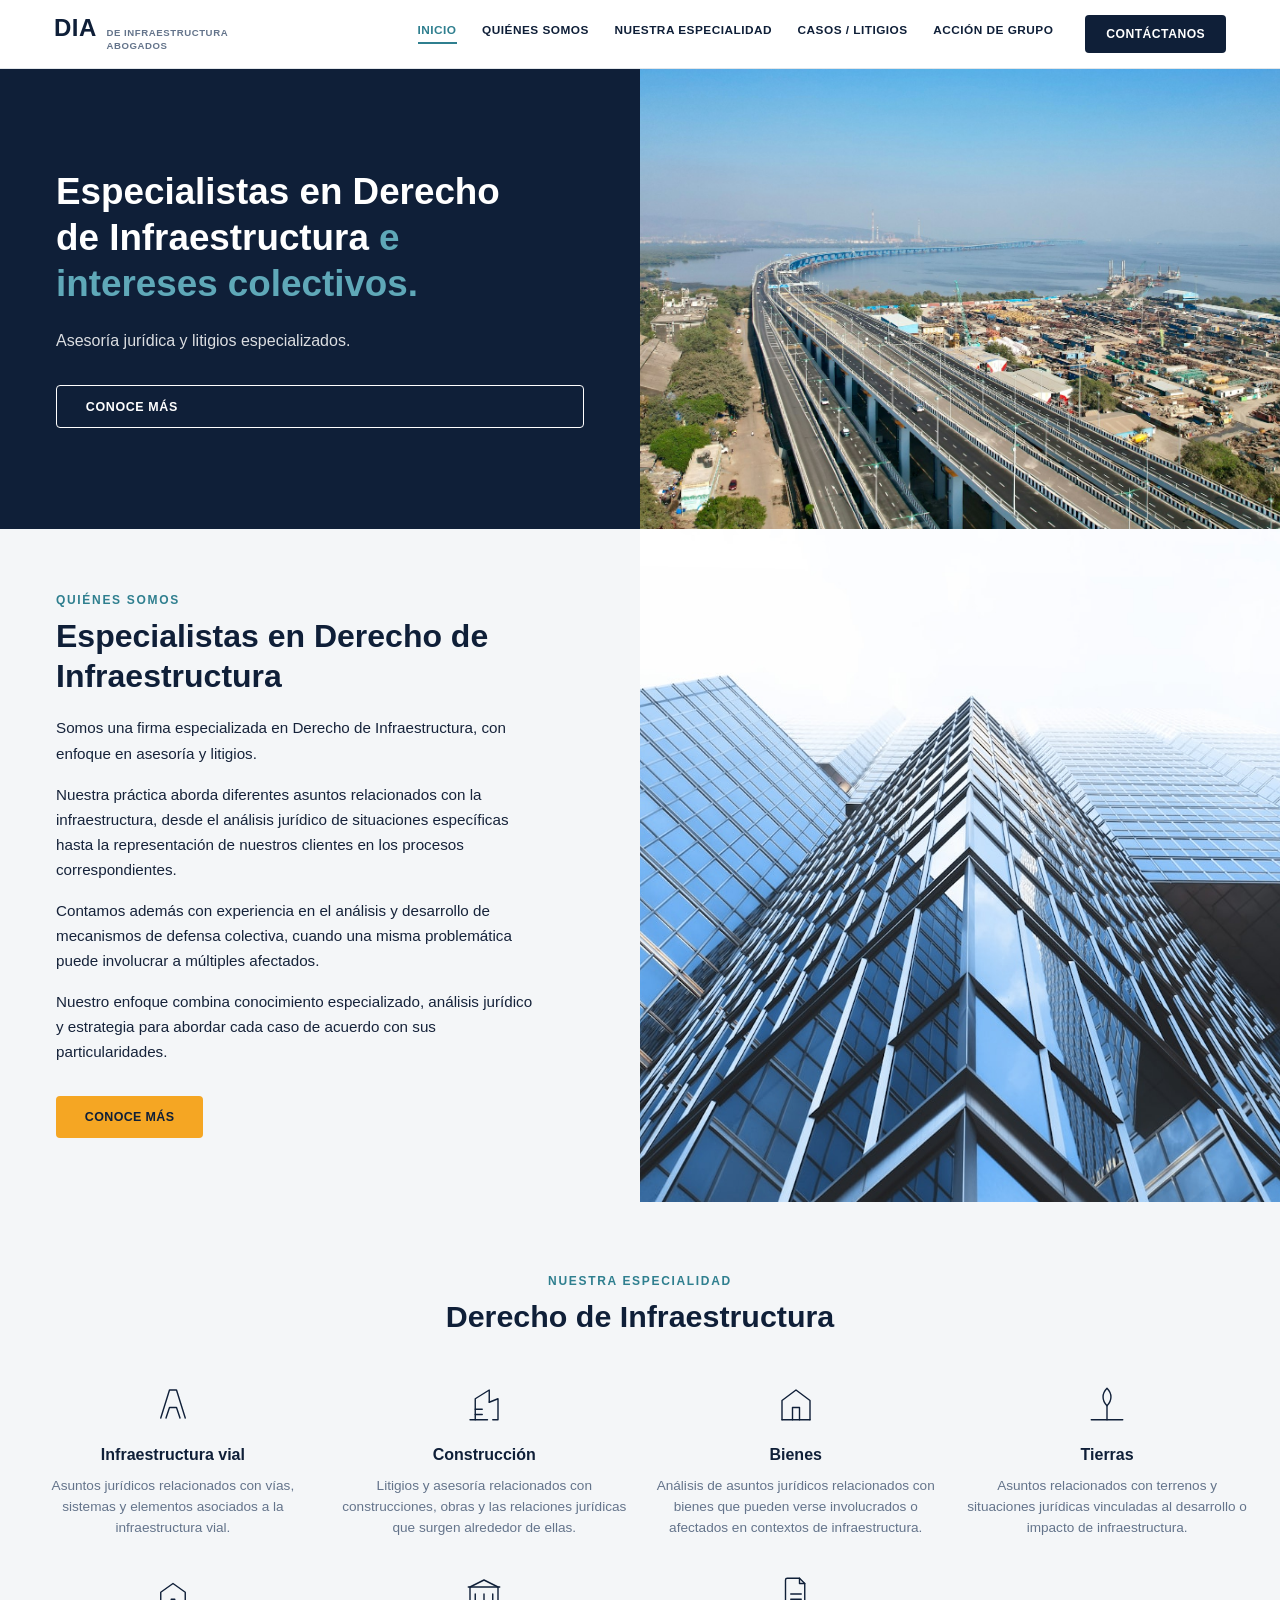
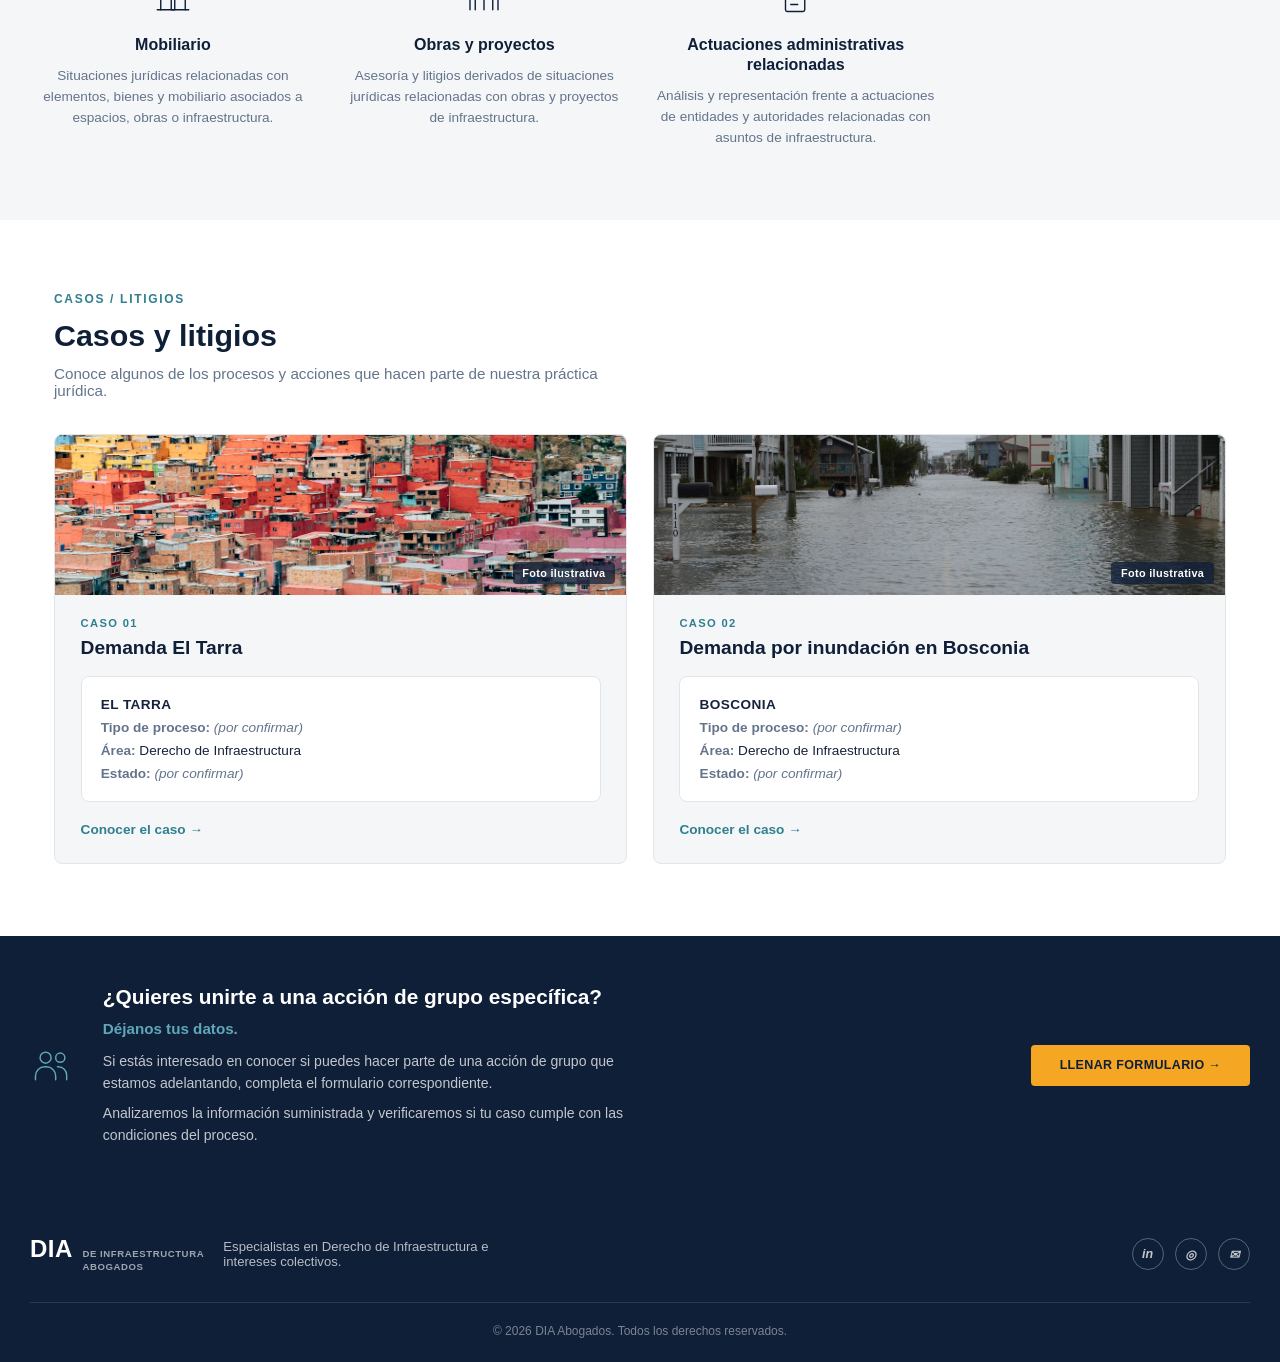
==== commit 5046dd35: "Restaurar la paleta de colores y tipografía originales del sitio Vuelve a los colores navy (#0f1f38)" ====
--- a/frontend/index.html
+++ b/frontend/index.html
@@ -4,9 +4,6 @@
   <meta charset="utf-8" />
   <meta name="viewport" content="width=device-width, initial-scale=1" />
   <title>DIA de Infraestructura Abogados — Derecho de Infraestructura e intereses colectivos</title>
-  <link rel="preconnect" href="https://fonts.googleapis.com" />
-  <link rel="preconnect" href="https://fonts.gstatic.com" crossorigin />
-  <link href="https://fonts.googleapis.com/css2?family=Lora:wght@500;600;700&family=Inter:wght@400;500;600;700&display=swap" rel="stylesheet" />
   <link rel="stylesheet" href="home.css" />
 </head>
 <body>
--- a/frontend/home.css
+++ b/frontend/home.css
@@ -1,16 +1,14 @@
 :root {
-  --dia-navy: #14243f;
-  --dia-navy-2: #0d1a2e;
-  --dia-tan: #c9a06c;
-  --dia-tan-oscuro: #b3894f;
-  --dia-tan-claro: #e8d9c2;
-  --dia-texto: #1f2937;
+  --dia-navy: #0f1f38;
+  --dia-navy-2: #16294a;
+  --dia-teal: #2f7f8f;
+  --dia-teal-light: #5fa8b8;
+  --dia-texto: #16233a;
   --dia-gris: #64748b;
-  --dia-crema: #f4efe6;
-  --dia-borde: #e6e1d6;
-  --dia-acento-sombra: rgba(201, 160, 108, 0.5);
-  --dia-fuente-titulo: "Lora", Georgia, "Times New Roman", serif;
-  --dia-fuente-texto: "Inter", -apple-system, BlinkMacSystemFont, "Segoe UI", Roboto, Arial, sans-serif;
+  --dia-bg-claro: #f4f6f8;
+  --dia-borde: #e2e6ea;
+  --dia-acento: #f5a623;
+  --dia-fuente-texto: -apple-system, BlinkMacSystemFont, "Segoe UI", Roboto, Arial, sans-serif;
 }
 
 * { box-sizing: border-box; }
@@ -22,7 +20,7 @@
   background: white;
 }
 
-h1, h2, h3 { font-family: var(--dia-fuente-titulo); font-weight: 600; line-height: 1.25; margin: 0; }
+h1, h2, h3 { font-weight: 600; line-height: 1.25; margin: 0; }
 
 .dia-centrado { text-align: center; }
 .pendiente { color: var(--dia-gris); font-style: italic; }
@@ -31,13 +29,13 @@
   font-size: 0.75rem;
   font-weight: 700;
   letter-spacing: 0.14em;
-  color: var(--dia-tan-oscuro);
+  color: var(--dia-teal);
   margin: 0 0 0.6rem;
 }
 
 /* --- Logo (marca tipográfica: "DIA" + subtítulo apilado) --- */
 .dia-logo { display: flex; align-items: baseline; gap: 0.6rem; text-decoration: none; color: var(--dia-navy); }
-.dia-logo-dia { font-family: var(--dia-fuente-titulo); font-size: 1.7rem; font-weight: 700; letter-spacing: 0.02em; }
+.dia-logo-dia { font-size: 1.5rem; font-weight: 700; letter-spacing: 0.02em; }
 .dia-logo-sub { font-size: 0.6rem; font-weight: 600; letter-spacing: 0.06em; line-height: 1.35; color: var(--dia-gris); }
 
 /* --- Navegación --- */
@@ -61,10 +59,10 @@
   border-bottom: 2px solid transparent;
   white-space: nowrap;
 }
-.dia-nav-links a:hover, .dia-nav-links a.activo { border-color: var(--dia-tan); color: var(--dia-tan-oscuro); }
+.dia-nav-links a:hover, .dia-nav-links a.activo { border-color: var(--dia-teal); color: var(--dia-teal); }
 .btn-hablemos {
-  background: var(--dia-tan);
-  color: var(--dia-navy);
+  background: var(--dia-navy);
+  color: white;
   text-decoration: none;
   font-family: inherit;
   font-size: 0.76rem;
@@ -72,41 +70,41 @@
   letter-spacing: 0.04em;
   padding: 0.75rem 1.3rem;
   border: none;
-  border-radius: 50px;
+  border-radius: 4px;
   cursor: pointer;
   white-space: nowrap;
 }
-.btn-hablemos:hover { background: var(--dia-tan-oscuro); }
+.btn-hablemos:hover { background: var(--dia-navy-2); }
 .dia-nav-toggle { display: none; background: none; border: none; font-size: 1.4rem; cursor: pointer; color: var(--dia-navy); }
 
 /* --- Botones reutilizables --- */
 .btn-outline-acento {
   display: inline-block;
-  border: 1px solid var(--dia-tan);
-  color: var(--dia-tan);
+  border: 1px solid white;
+  color: white;
   text-decoration: none;
   font-size: 0.78rem;
   font-weight: 700;
   letter-spacing: 0.05em;
   padding: 0.85rem 1.8rem;
-  border-radius: 50px;
-}
-.btn-outline-acento:hover { background: rgba(201, 160, 108, 0.12); }
+  border-radius: 4px;
+}
+.btn-outline-acento:hover { background: rgba(255,255,255,0.12); }
 
 .btn-relleno-acento {
   display: inline-block;
-  background: var(--dia-tan);
+  background: var(--dia-acento);
   color: var(--dia-navy);
   text-decoration: none;
   font-size: 0.78rem;
-  font-weight: 700;
-  letter-spacing: 0.05em;
+  font-weight: 800;
+  letter-spacing: 0.03em;
   padding: 0.85rem 1.8rem;
-  border-radius: 50px;
+  border-radius: 4px;
   border: none;
   cursor: pointer;
 }
-.btn-relleno-acento:hover { background: var(--dia-tan-oscuro); }
+.btn-relleno-acento:hover { filter: brightness(1.05); }
 
 /* --- Hero --- */
 .dia-hero {
@@ -128,28 +126,28 @@
   margin-bottom: 1.3rem;
   max-width: 480px;
 }
-.dia-acento-texto { color: var(--dia-tan); }
-.dia-hero-texto { font-family: var(--dia-fuente-texto); font-size: 1rem; line-height: 1.6; opacity: 0.85; margin: 0 0 2rem; max-width: 420px; }
+.dia-acento-texto { color: var(--dia-teal-light); }
+.dia-hero-texto { font-size: 1rem; line-height: 1.6; opacity: 0.85; margin: 0 0 2rem; max-width: 420px; }
 .dia-hero-img-col { flex: 1 1 50%; overflow: hidden; }
 .dia-hero-img-col img { width: 100%; height: 100%; object-fit: cover; display: block; min-height: 460px; }
 
 /* --- ¿Quiénes somos? --- */
 .dia-quienes-somos {
   display: flex;
-  background: var(--dia-crema);
+  background: var(--dia-bg-claro);
 }
 .dia-quienes-somos-texto {
   flex: 1 1 50%;
   padding: 4rem 3.5rem;
 }
 .dia-quienes-somos-texto h2 { font-size: 2rem; color: var(--dia-navy); margin-bottom: 1.2rem; }
-.dia-quienes-somos-texto p { font-family: var(--dia-fuente-texto); font-size: 0.95rem; line-height: 1.65; color: var(--dia-texto); max-width: 480px; margin: 0 0 1rem; }
+.dia-quienes-somos-texto p:not(.dia-eyebrow) { font-size: 0.95rem; line-height: 1.65; color: var(--dia-texto); max-width: 480px; margin: 0 0 1rem; }
 .dia-quienes-somos-texto .btn-relleno-acento { margin-top: 1rem; }
 .dia-quienes-somos-img { flex: 1 1 50%; min-height: 420px; overflow: hidden; }
 .dia-quienes-somos-img img { width: 100%; height: 100%; object-fit: cover; display: block; }
 
 /* --- Nuestra Especialidad --- */
-.dia-especialidad { background: #faf8f4; padding: 4.5rem 1.5rem; }
+.dia-especialidad { background: var(--dia-bg-claro); padding: 4.5rem 1.5rem; }
 .dia-especialidad h2 { font-size: 1.9rem; color: var(--dia-navy); margin-bottom: 3rem; }
 .dia-especialidad-grid {
   max-width: 1220px;
@@ -159,14 +157,14 @@
   gap: 2.2rem 1.6rem;
 }
 .dia-especialidad-item { text-align: center; }
-.dia-icono-acento { width: 42px; height: 42px; stroke: var(--dia-tan-oscuro); stroke-width: 1.6; fill: none; stroke-linecap: round; stroke-linejoin: round; margin-bottom: 1rem; }
+.dia-icono-acento { width: 42px; height: 42px; stroke: var(--dia-navy); stroke-width: 1.6; fill: none; stroke-linecap: round; stroke-linejoin: round; margin-bottom: 1rem; }
 .dia-especialidad-item h3 { font-size: 1rem; margin-bottom: 0.6rem; color: var(--dia-navy); }
-.dia-especialidad-item p { font-family: var(--dia-fuente-texto); font-size: 0.85rem; color: var(--dia-gris); line-height: 1.55; margin: 0; }
+.dia-especialidad-item p { font-size: 0.85rem; color: var(--dia-gris); line-height: 1.55; margin: 0; }
 
 /* --- Casos / Litigios --- */
 .dia-casos { background: white; padding: 4.5rem 1.5rem; max-width: 1220px; margin: 0 auto; }
 .dia-casos h2 { font-size: 1.9rem; color: var(--dia-navy); margin-bottom: 0.7rem; }
-.dia-casos-intro { font-family: var(--dia-fuente-texto); font-size: 0.95rem; color: var(--dia-gris); margin: 0 0 2.2rem; max-width: 560px; }
+.dia-casos-intro { font-size: 0.95rem; color: var(--dia-gris); margin: 0 0 2.2rem; max-width: 560px; }
 .dia-casos-grid {
   display: grid;
   grid-template-columns: repeat(2, 1fr);
@@ -176,18 +174,17 @@
   display: flex;
   flex-direction: column;
   border: 1px solid var(--dia-borde);
-  border-radius: 10px;
+  border-radius: 8px;
   overflow: hidden;
-  background: var(--dia-crema);
+  background: var(--dia-bg-claro);
 }
 .dia-caso-img { position: relative; min-height: 160px; background-size: cover; background-position: center; }
 .dia-caso-img-nota {
   position: absolute;
   right: 0.7rem;
   bottom: 0.7rem;
-  background: rgba(20, 36, 63, 0.75);
-  color: white;
-  font-family: var(--dia-fuente-texto);
+  background: rgba(15, 31, 56, 0.75);
+  color: white;
   font-size: 0.68rem;
   font-weight: 600;
   letter-spacing: 0.03em;
@@ -195,7 +192,7 @@
   border-radius: 4px;
 }
 .dia-caso-texto { padding: 1.4rem 1.6rem 1.6rem; }
-.dia-caso-numero { font-family: var(--dia-fuente-texto); font-size: 0.7rem; font-weight: 700; letter-spacing: 0.12em; color: var(--dia-tan-oscuro); margin: 0 0 0.4rem; }
+.dia-caso-numero { font-size: 0.7rem; font-weight: 700; letter-spacing: 0.12em; color: var(--dia-teal); margin: 0 0 0.4rem; }
 .dia-caso-texto h3 { font-size: 1.2rem; color: var(--dia-navy); margin-bottom: 1rem; }
 .dia-caso-ficha {
   background: white;
@@ -204,10 +201,10 @@
   padding: 1rem 1.2rem;
   margin-bottom: 1.1rem;
 }
-.dia-caso-lugar { font-family: var(--dia-fuente-titulo); font-size: 1.1rem; font-weight: 700; color: var(--dia-navy); margin: 0 0 0.7rem; letter-spacing: 0.03em; }
-.dia-caso-ficha p { font-family: var(--dia-fuente-texto); font-size: 0.85rem; color: var(--dia-texto); line-height: 1.7; margin: 0; }
+.dia-caso-lugar { font-size: 1.1rem; font-weight: 700; color: var(--dia-navy); margin: 0 0 0.7rem; letter-spacing: 0.03em; }
+.dia-caso-ficha p { font-size: 0.85rem; color: var(--dia-texto); line-height: 1.7; margin: 0; }
 .dia-caso-ficha strong { color: var(--dia-gris); font-weight: 600; }
-.dia-caso-link { color: var(--dia-tan-oscuro); text-decoration: none; font-size: 0.85rem; font-weight: 700; }
+.dia-caso-link { color: var(--dia-teal); text-decoration: none; font-size: 0.85rem; font-weight: 700; }
 .dia-caso-link:hover { text-decoration: underline; }
 
 /* --- CTA acción de grupo --- */
@@ -219,16 +216,16 @@
   align-items: center;
   gap: 1.8rem;
 }
-.dia-icono-cta { flex: 0 0 auto; width: 44px; height: 44px; stroke: var(--dia-tan); stroke-width: 1.6; fill: none; stroke-linecap: round; stroke-linejoin: round; }
+.dia-icono-cta { flex: 0 0 auto; width: 44px; height: 44px; stroke: var(--dia-teal-light); stroke-width: 1.6; fill: none; stroke-linecap: round; stroke-linejoin: round; }
 .dia-cta-grupo-texto { flex: 1 1 auto; }
 .dia-cta-grupo-texto h3 { font-size: 1.3rem; color: white; margin-bottom: 0.4rem; }
-.dia-cta-grupo-texto p.dia-cta-grupo-subtitulo { font-family: var(--dia-fuente-texto); font-size: 0.95rem; font-weight: 600; color: var(--dia-tan); margin: 0 0 0.7rem; }
-.dia-cta-grupo-texto p { font-family: var(--dia-fuente-texto); font-size: 0.88rem; color: rgba(255,255,255,0.75); line-height: 1.55; margin: 0 0 0.5rem; max-width: 560px; }
+.dia-cta-grupo-texto p.dia-cta-grupo-subtitulo { font-size: 0.95rem; font-weight: 600; color: var(--dia-teal-light); margin: 0 0 0.7rem; }
+.dia-cta-grupo-texto p { font-size: 0.88rem; color: rgba(255,255,255,0.75); line-height: 1.55; margin: 0 0 0.5rem; max-width: 560px; }
 .dia-cta-grupo-texto p:last-child { margin-bottom: 0; }
 .dia-cta-grupo-btn { flex: 0 0 auto; white-space: nowrap; }
 
 /* --- Footer --- */
-.dia-footer { background: var(--dia-navy-2); color: rgba(255,255,255,0.75); padding: 2.5rem 1.5rem 1.5rem; }
+.dia-footer { background: var(--dia-navy); color: rgba(255,255,255,0.75); padding: 2.5rem 1.5rem 1.5rem; }
 .dia-footer-inner {
   max-width: 1220px;
   margin: 0 auto 1.8rem;
@@ -241,7 +238,7 @@
 .dia-footer-brand { display: flex; align-items: center; gap: 1.2rem; flex-wrap: wrap; }
 .dia-logo-footer .dia-logo-dia, .dia-logo-footer .dia-logo-sub { color: white; }
 .dia-logo-footer .dia-logo-sub { color: rgba(255,255,255,0.6); }
-.dia-footer-brand p { font-family: var(--dia-fuente-texto); font-size: 0.82rem; margin: 0; max-width: 320px; color: rgba(255,255,255,0.7); }
+.dia-footer-brand p { font-size: 0.82rem; margin: 0; max-width: 320px; color: rgba(255,255,255,0.7); }
 .dia-footer-social { display: flex; gap: 0.7rem; }
 .dia-footer-social a {
   width: 32px; height: 32px;
@@ -252,10 +249,9 @@
   color: rgba(255,255,255,0.75);
   text-decoration: none;
 }
-.dia-footer-social a:hover { border-color: var(--dia-tan); color: var(--dia-tan); }
+.dia-footer-social a:hover { border-color: var(--dia-teal-light); color: var(--dia-teal-light); }
 .dia-copyright {
   text-align: center;
-  font-family: var(--dia-fuente-texto);
   font-size: 0.75rem;
   color: rgba(255,255,255,0.45);
   border-top: 1px solid rgba(255,255,255,0.12);
@@ -334,7 +330,6 @@
   justify-content: space-between;
   font-weight: 700;
   font-size: 0.9rem;
-  font-family: var(--dia-fuente-texto);
 }
 .panel-hablemos-header button {
   background: none;
@@ -345,13 +340,13 @@
   line-height: 1;
   padding: 0.2rem;
 }
-.panel-hablemos-body { padding: 1rem; max-height: 60vh; overflow-y: auto; font-family: var(--dia-fuente-texto); }
+.panel-hablemos-body { padding: 1rem; max-height: 60vh; overflow-y: auto; }
 .panel-hablemos-intro { font-size: 0.85rem; color: var(--dia-gris); margin: 0 0 0.8rem; }
 .panel-hablemos-opcion {
   display: block;
   width: 100%;
   text-align: left;
-  background: var(--dia-crema);
+  background: var(--dia-bg-claro);
   border: 1px solid var(--dia-borde);
   border-radius: 8px;
   padding: 0.7rem 0.9rem;
@@ -361,11 +356,11 @@
   color: var(--dia-texto);
   cursor: pointer;
 }
-.panel-hablemos-opcion:hover { border-color: var(--dia-tan); }
+.panel-hablemos-opcion:hover { border-color: var(--dia-teal); }
 .panel-hablemos-volver {
   background: none;
   border: none;
-  color: var(--dia-tan-oscuro);
+  color: var(--dia-teal);
   font-size: 0.8rem;
   font-weight: 700;
   cursor: pointer;
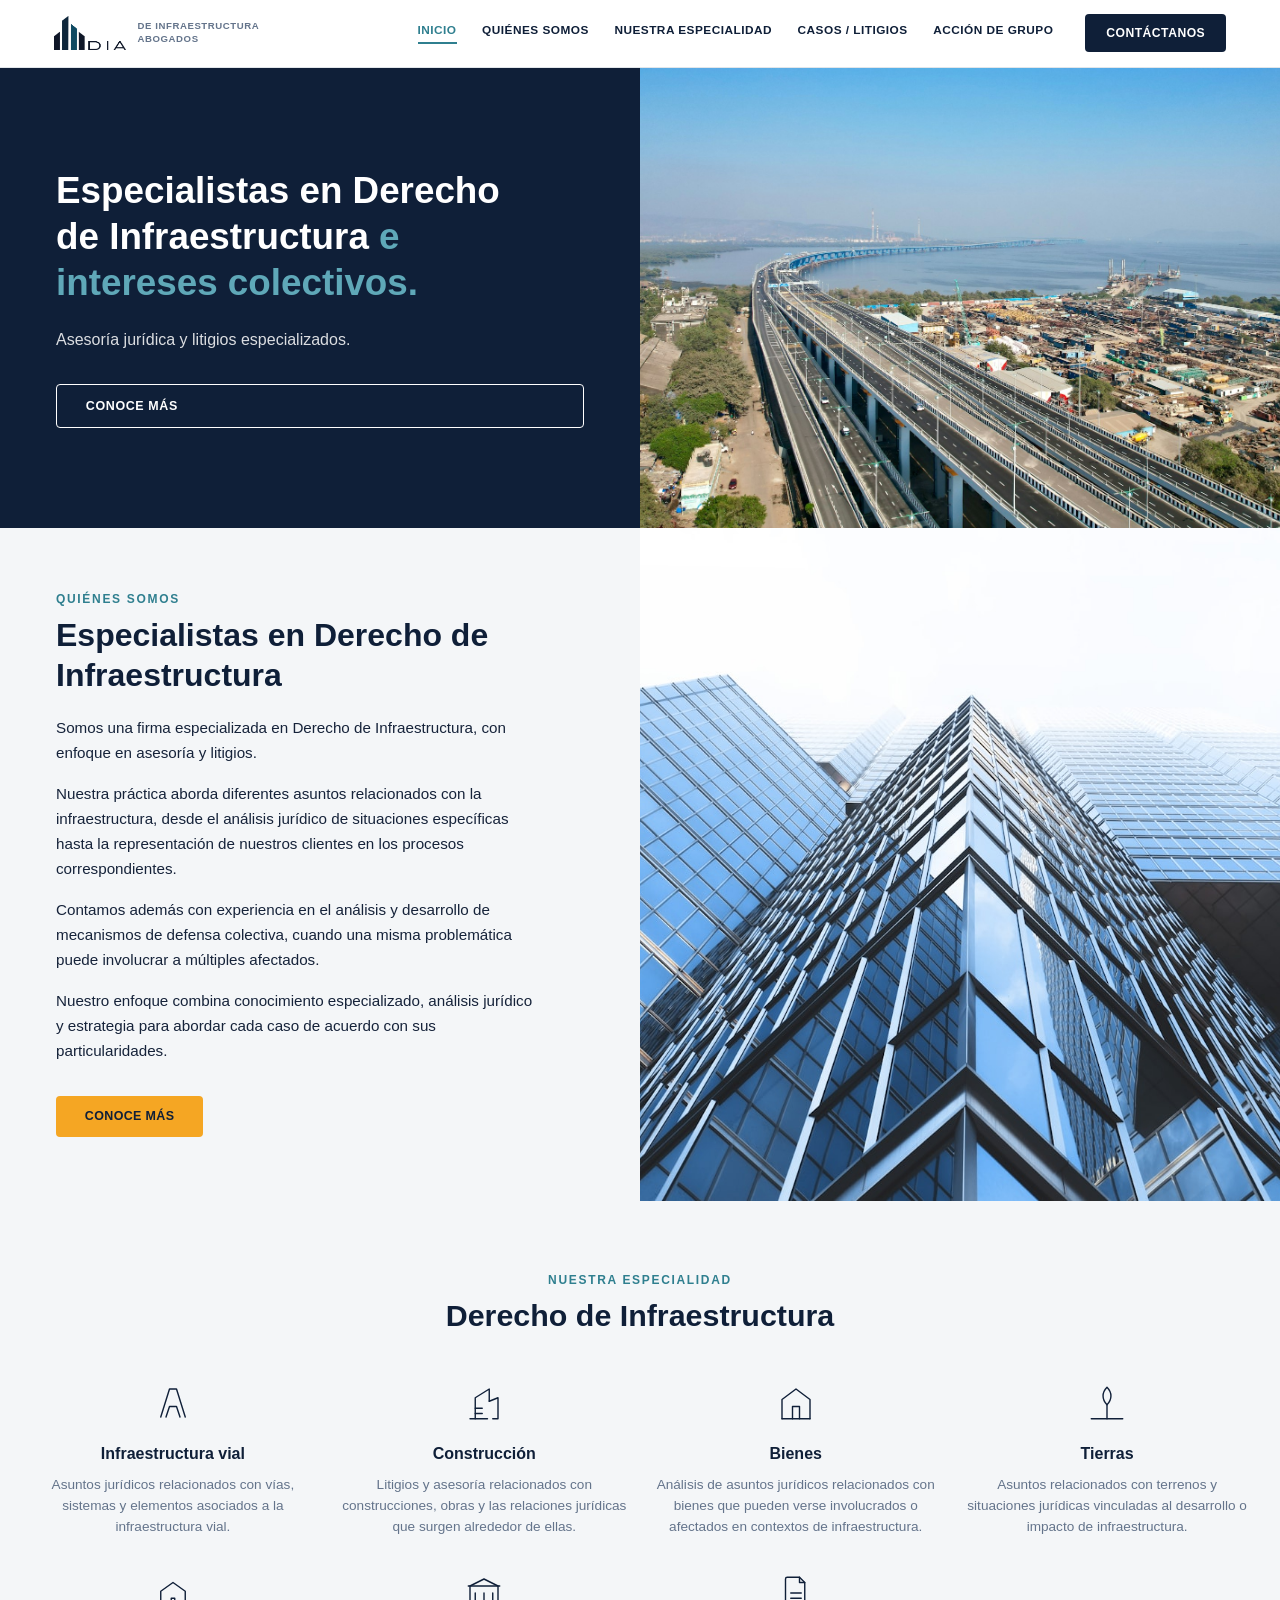
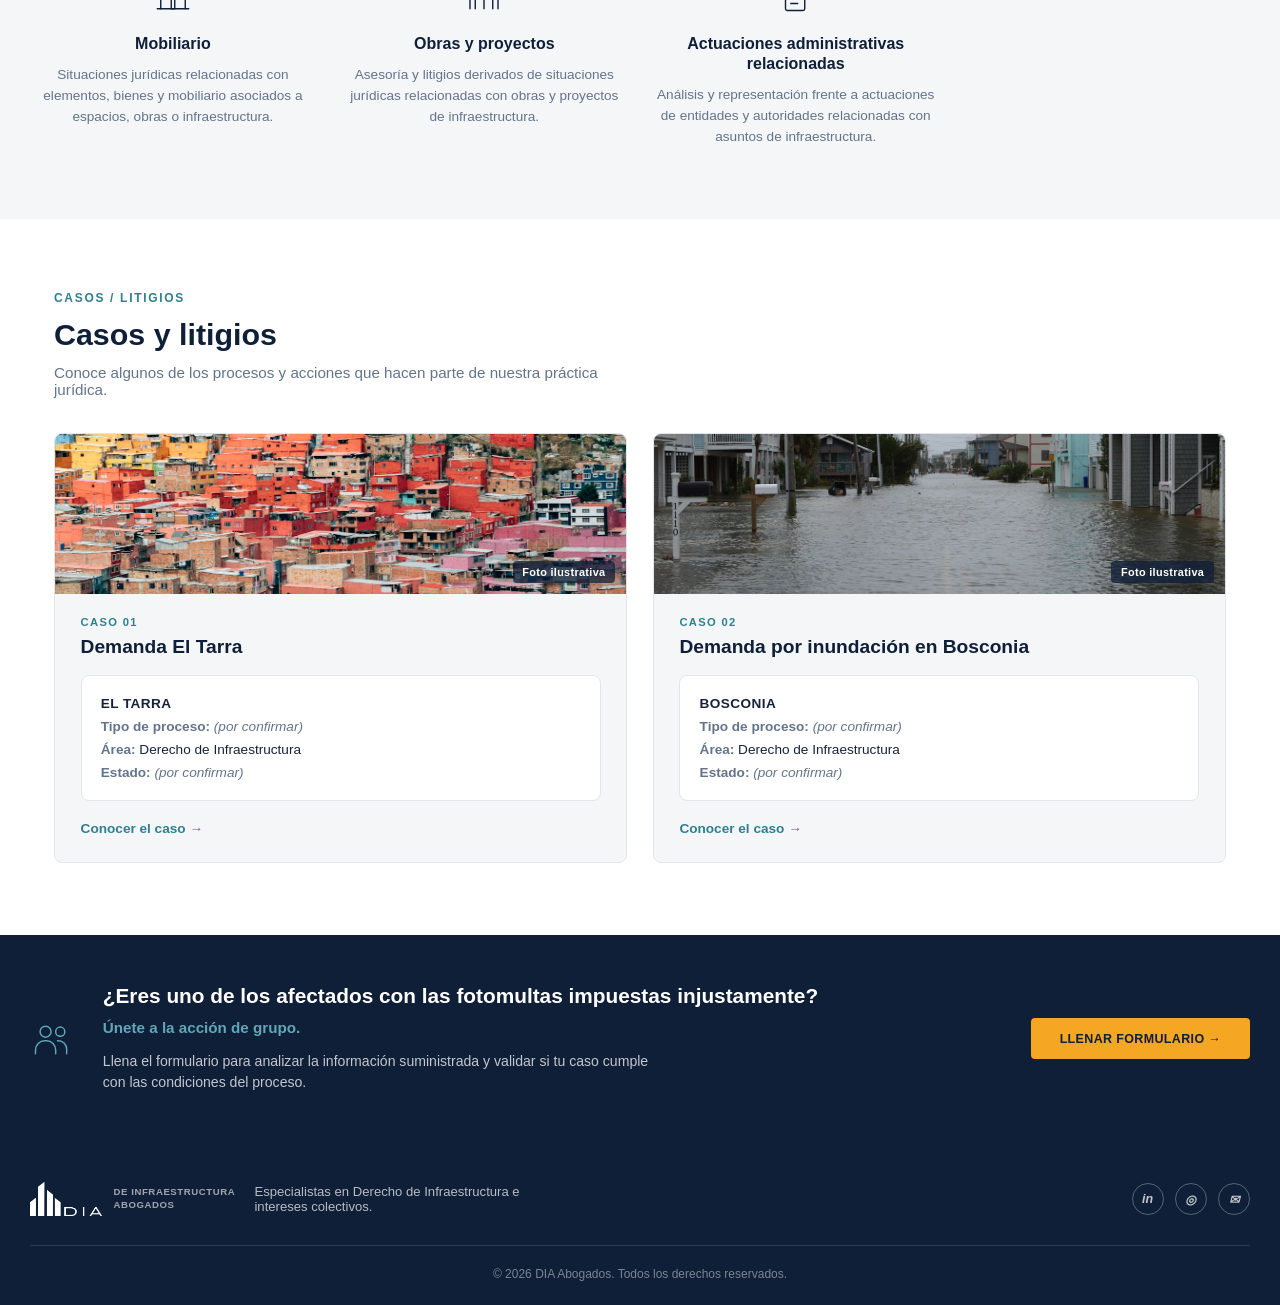
==== commit eee94e6a: "Usar el logo real de la firma y actualizar el texto del CTA - Header y footer ahora muestran DIA-8.p" ====
--- a/frontend/index.html
+++ b/frontend/index.html
@@ -10,7 +10,7 @@
   <header class="dia-nav">
     <div class="dia-nav-inner">
       <a href="index.html" class="dia-logo">
-        <span class="dia-logo-dia">DIA</span>
+        <img src="assets/imagenes/DIA-8.png" alt="DIA" class="dia-logo-img" />
         <span class="dia-logo-sub">DE INFRAESTRUCTURA<br />ABOGADOS</span>
       </a>
       <nav class="dia-nav-links" id="dia-nav-links">
@@ -142,10 +142,9 @@
     <div class="dia-cta-grupo-inner">
       <svg viewBox="0 0 48 48" class="dia-icono-cta"><circle cx="17" cy="16" r="6" /><circle cx="33" cy="16" r="5" /><path d="M6 40v-4a10 10 0 0110-10h2a10 10 0 0110 10v4" /><path d="M30 26h1a9 9 0 019 9v5" /></svg>
       <div class="dia-cta-grupo-texto">
-        <h3>¿Quieres unirte a una acción de grupo específica?</h3>
-        <p class="dia-cta-grupo-subtitulo">Déjanos tus datos.</p>
-        <p>Si estás interesado en conocer si puedes hacer parte de una acción de grupo que estamos adelantando, completa el formulario correspondiente.</p>
-        <p>Analizaremos la información suministrada y verificaremos si tu caso cumple con las condiciones del proceso.</p>
+        <h3>¿Eres uno de los afectados con las fotomultas impuestas injustamente?</h3>
+        <p class="dia-cta-grupo-subtitulo">Únete a la acción de grupo.</p>
+        <p>Llena el formulario para analizar la información suministrada y validar si tu caso cumple con las condiciones del proceso.</p>
       </div>
       <a href="firma.html" class="btn-relleno-acento dia-cta-grupo-btn">LLENAR FORMULARIO →</a>
     </div>
@@ -155,7 +154,7 @@
     <div class="dia-footer-inner">
       <div class="dia-footer-brand">
         <a href="index.html" class="dia-logo dia-logo-footer">
-          <span class="dia-logo-dia">DIA</span>
+          <img src="assets/imagenes/DIA-7.png" alt="DIA" class="dia-logo-img" />
           <span class="dia-logo-sub">DE INFRAESTRUCTURA<br />ABOGADOS</span>
         </a>
         <p>Especialistas en Derecho de Infraestructura e intereses colectivos.</p>
--- a/frontend/home.css
+++ b/frontend/home.css
@@ -34,8 +34,8 @@
 }
 
 /* --- Logo (marca tipográfica: "DIA" + subtítulo apilado) --- */
-.dia-logo { display: flex; align-items: baseline; gap: 0.6rem; text-decoration: none; color: var(--dia-navy); }
-.dia-logo-dia { font-size: 1.5rem; font-weight: 700; letter-spacing: 0.02em; }
+.dia-logo { display: flex; align-items: center; gap: 0.7rem; text-decoration: none; color: var(--dia-navy); }
+.dia-logo-img { height: 34px; width: auto; display: block; }
 .dia-logo-sub { font-size: 0.6rem; font-weight: 600; letter-spacing: 0.06em; line-height: 1.35; color: var(--dia-gris); }
 
 /* --- Navegación --- */
@@ -236,7 +236,6 @@
   flex-wrap: wrap;
 }
 .dia-footer-brand { display: flex; align-items: center; gap: 1.2rem; flex-wrap: wrap; }
-.dia-logo-footer .dia-logo-dia, .dia-logo-footer .dia-logo-sub { color: white; }
 .dia-logo-footer .dia-logo-sub { color: rgba(255,255,255,0.6); }
 .dia-footer-brand p { font-size: 0.82rem; margin: 0; max-width: 320px; color: rgba(255,255,255,0.7); }
 .dia-footer-social { display: flex; gap: 0.7rem; }
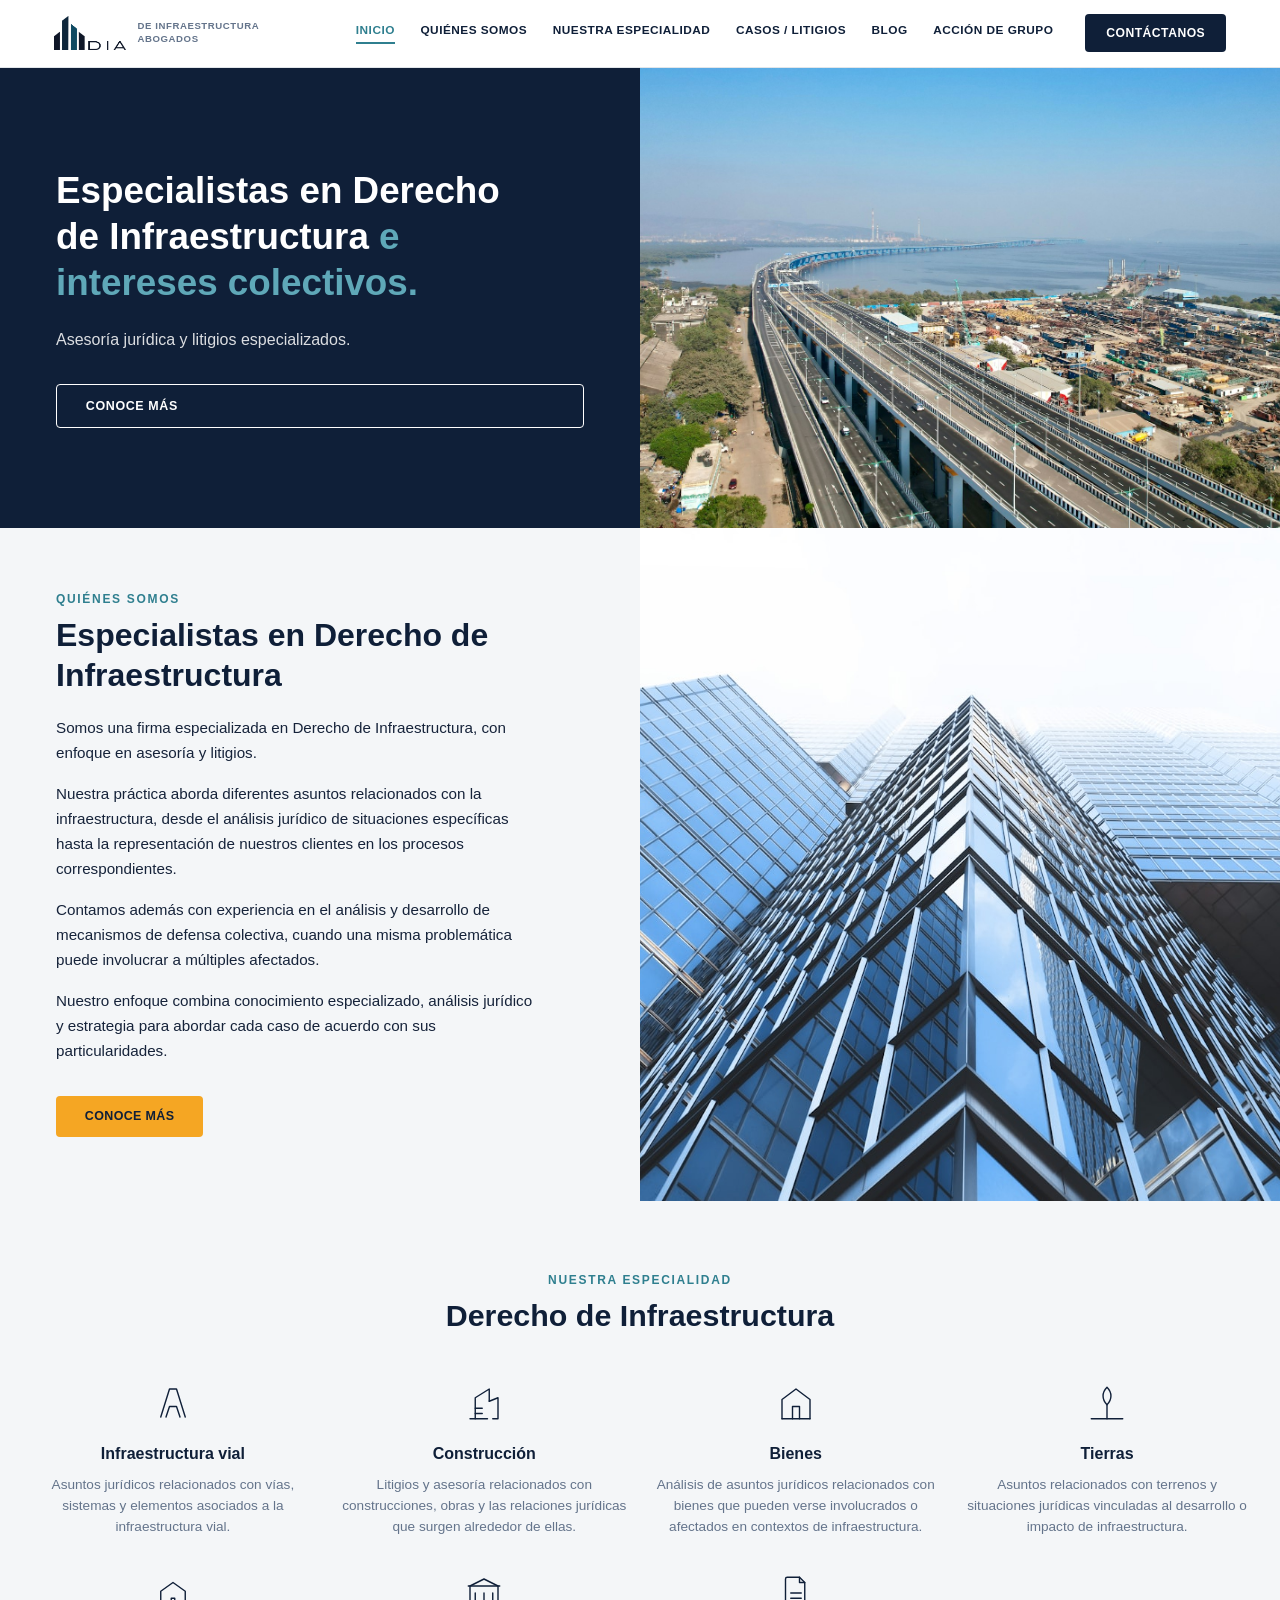
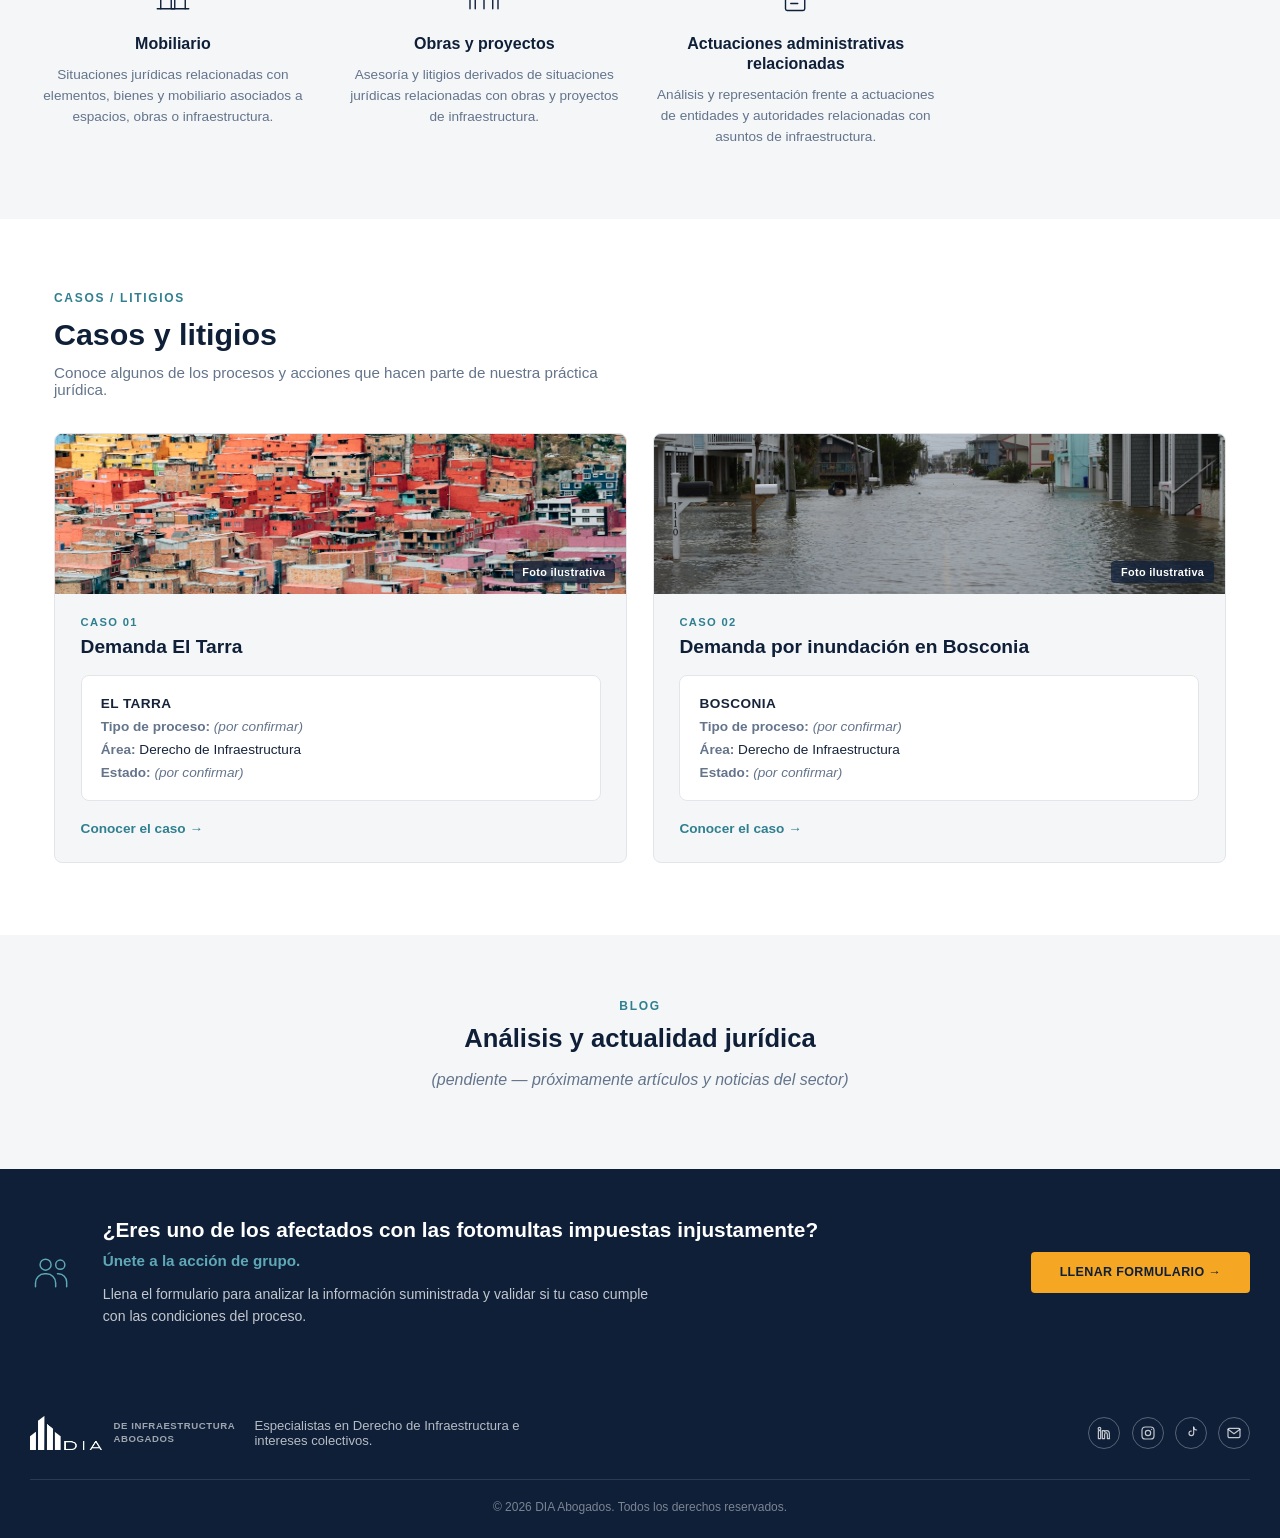
==== commit d8c0eeb9: "Agregar sección de Blog (placeholder) e íconos de redes sociales - Nueva sección "Blog" en el home, " ====
--- a/frontend/index.html
+++ b/frontend/index.html
@@ -18,6 +18,7 @@
         <a href="#quienes-somos">QUIÉNES SOMOS</a>
         <a href="#especialidad">NUESTRA ESPECIALIDAD</a>
         <a href="#casos">CASOS / LITIGIOS</a>
+        <a href="#blog">BLOG</a>
         <a href="#accion-grupo">ACCIÓN DE GRUPO</a>
       </nav>
       <!-- Abre el panel de contacto por temas (ver #panel-hablemos más abajo)
@@ -138,6 +139,12 @@
     </div>
   </section>
 
+  <section class="dia-blog" id="blog">
+    <p class="dia-eyebrow dia-centrado">BLOG</p>
+    <h2 class="dia-centrado">Análisis y actualidad jurídica</h2>
+    <p class="dia-centrado pendiente">(pendiente — próximamente artículos y noticias del sector)</p>
+  </section>
+
   <section class="dia-cta-grupo" id="accion-grupo">
     <div class="dia-cta-grupo-inner">
       <svg viewBox="0 0 48 48" class="dia-icono-cta"><circle cx="17" cy="16" r="6" /><circle cx="33" cy="16" r="5" /><path d="M6 40v-4a10 10 0 0110-10h2a10 10 0 0110 10v4" /><path d="M30 26h1a9 9 0 019 9v5" /></svg>
@@ -160,9 +167,18 @@
         <p>Especialistas en Derecho de Infraestructura e intereses colectivos.</p>
       </div>
       <div class="dia-footer-social">
-        <a href="#" class="pendiente" title="LinkedIn (pendiente)">in</a>
-        <a href="#" class="pendiente" title="Instagram (pendiente)">◎</a>
-        <a href="#" class="pendiente" title="Correo (pendiente)">✉</a>
+        <a href="#" class="pendiente" title="LinkedIn (pendiente)" aria-label="LinkedIn">
+          <svg viewBox="0 0 24 24" class="dia-icono-social"><path d="M6.94 8.5H3.56V20.4h3.38V8.5zM5.25 3.6a1.96 1.96 0 100 3.92 1.96 1.96 0 000-3.92zM20.4 20.4h-3.37v-5.77c0-1.38-.03-3.15-1.92-3.15-1.92 0-2.22 1.5-2.22 3.05v5.87H9.53V8.5h3.24v1.63h.05c.45-.86 1.56-1.76 3.2-1.76 3.42 0 4.05 2.25 4.05 5.18v6.85z" /></svg>
+        </a>
+        <a href="#" class="pendiente" title="Instagram (pendiente)" aria-label="Instagram">
+          <svg viewBox="0 0 24 24" class="dia-icono-social"><rect x="3" y="3" width="18" height="18" rx="5" /><circle cx="12" cy="12" r="4" /><circle cx="17.5" cy="6.5" r="1" fill="currentColor" stroke="none" /></svg>
+        </a>
+        <a href="#" class="pendiente" title="TikTok (pendiente)" aria-label="TikTok">
+          <svg viewBox="0 0 24 24" class="dia-icono-social"><path d="M16 3v9.5a3.5 3.5 0 11-3.5-3.5" /><path d="M16 3c0 2.5 2 4.5 4.5 4.5" /></svg>
+        </a>
+        <a href="#" class="pendiente" title="Correo (pendiente)" aria-label="Correo">
+          <svg viewBox="0 0 24 24" class="dia-icono-social"><rect x="3" y="5" width="18" height="14" rx="2" /><path d="M3 6.5l9 6.5 9-6.5" /></svg>
+        </a>
       </div>
     </div>
     <p class="dia-copyright">© 2026 DIA Abogados. Todos los derechos reservados.</p>
--- a/frontend/home.css
+++ b/frontend/home.css
@@ -207,6 +207,10 @@
 .dia-caso-link { color: var(--dia-teal); text-decoration: none; font-size: 0.85rem; font-weight: 700; }
 .dia-caso-link:hover { text-decoration: underline; }
 
+/* --- Blog (espacio reservado hasta que haya artículos) --- */
+.dia-blog { background: var(--dia-bg-claro); padding: 4rem 1.5rem; }
+.dia-blog h2 { font-size: 1.6rem; color: var(--dia-navy); margin-bottom: 0.8rem; }
+
 /* --- CTA acción de grupo --- */
 .dia-cta-grupo { background: var(--dia-navy); padding: 3rem 1.5rem; }
 .dia-cta-grupo-inner {
@@ -249,6 +253,7 @@
   text-decoration: none;
 }
 .dia-footer-social a:hover { border-color: var(--dia-teal-light); color: var(--dia-teal-light); }
+.dia-icono-social { width: 16px; height: 16px; stroke: currentColor; stroke-width: 1.8; fill: none; stroke-linecap: round; stroke-linejoin: round; }
 .dia-copyright {
   text-align: center;
   font-size: 0.75rem;
